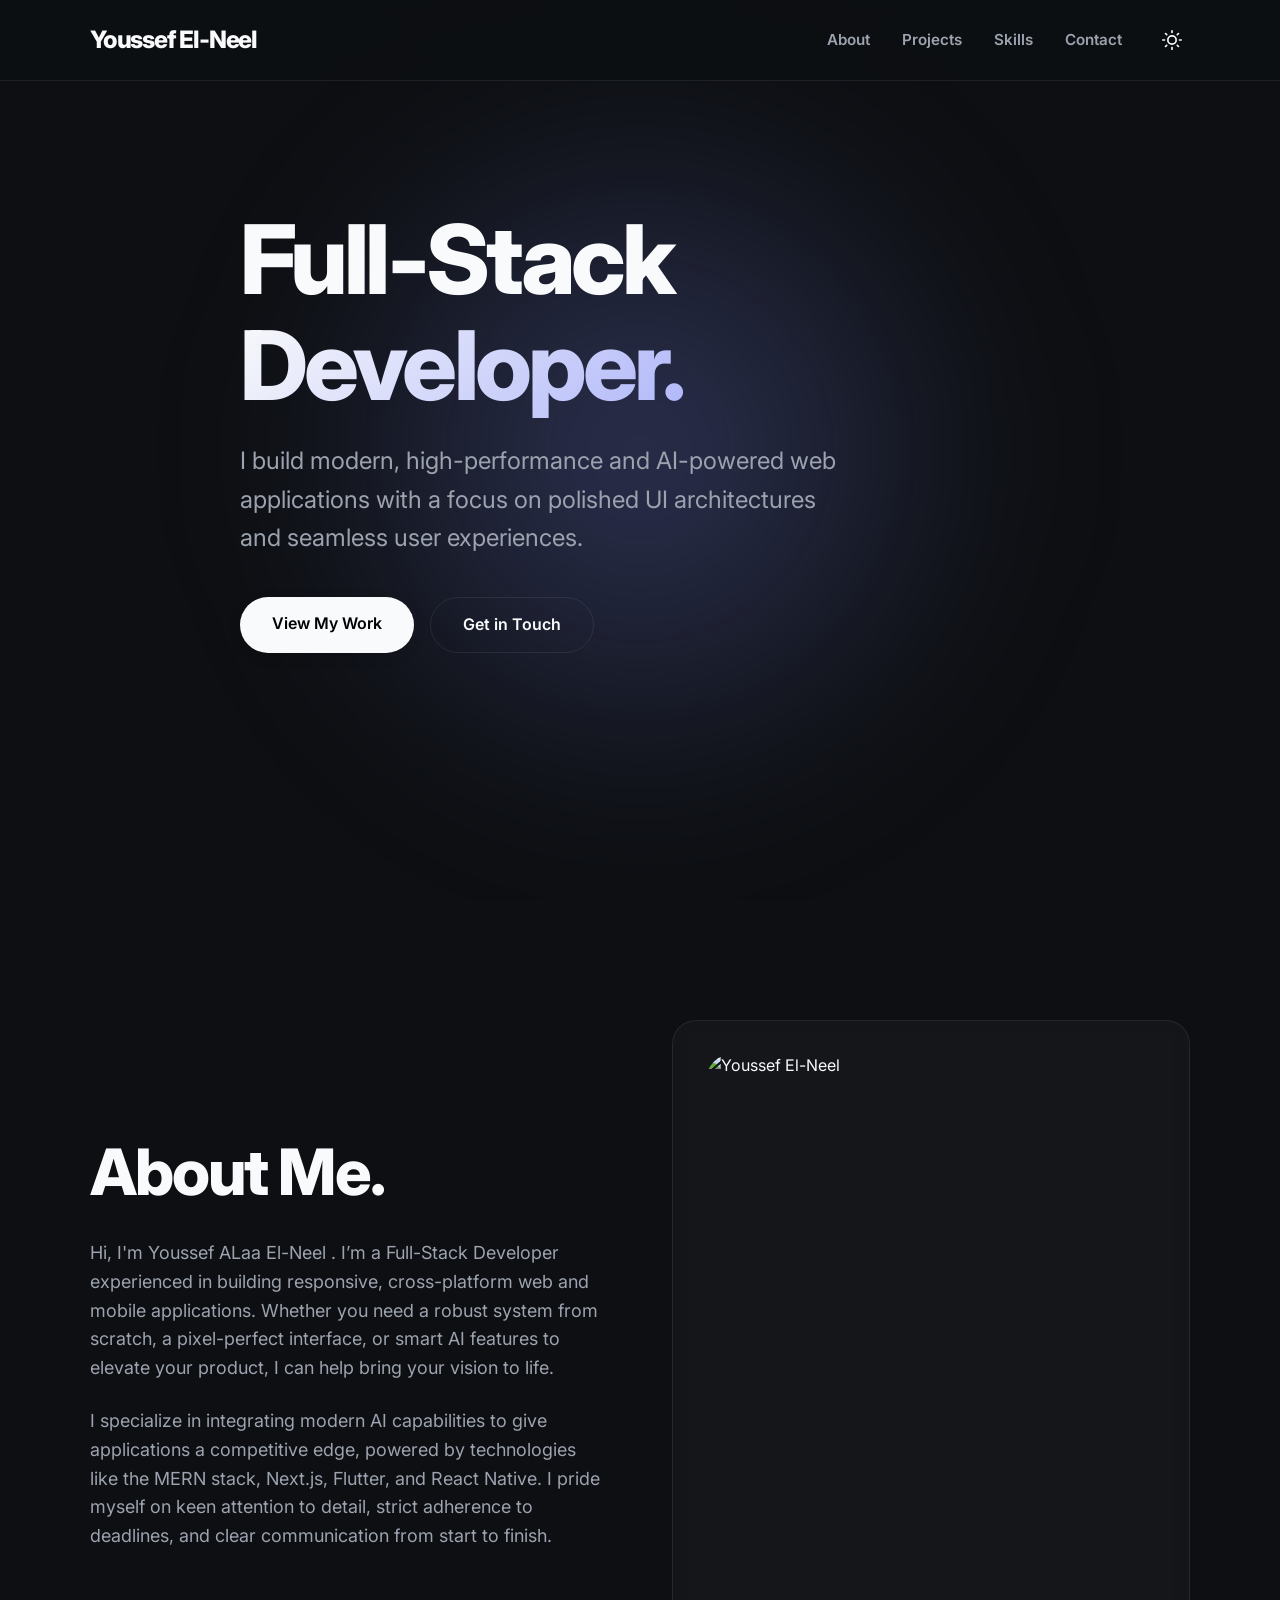
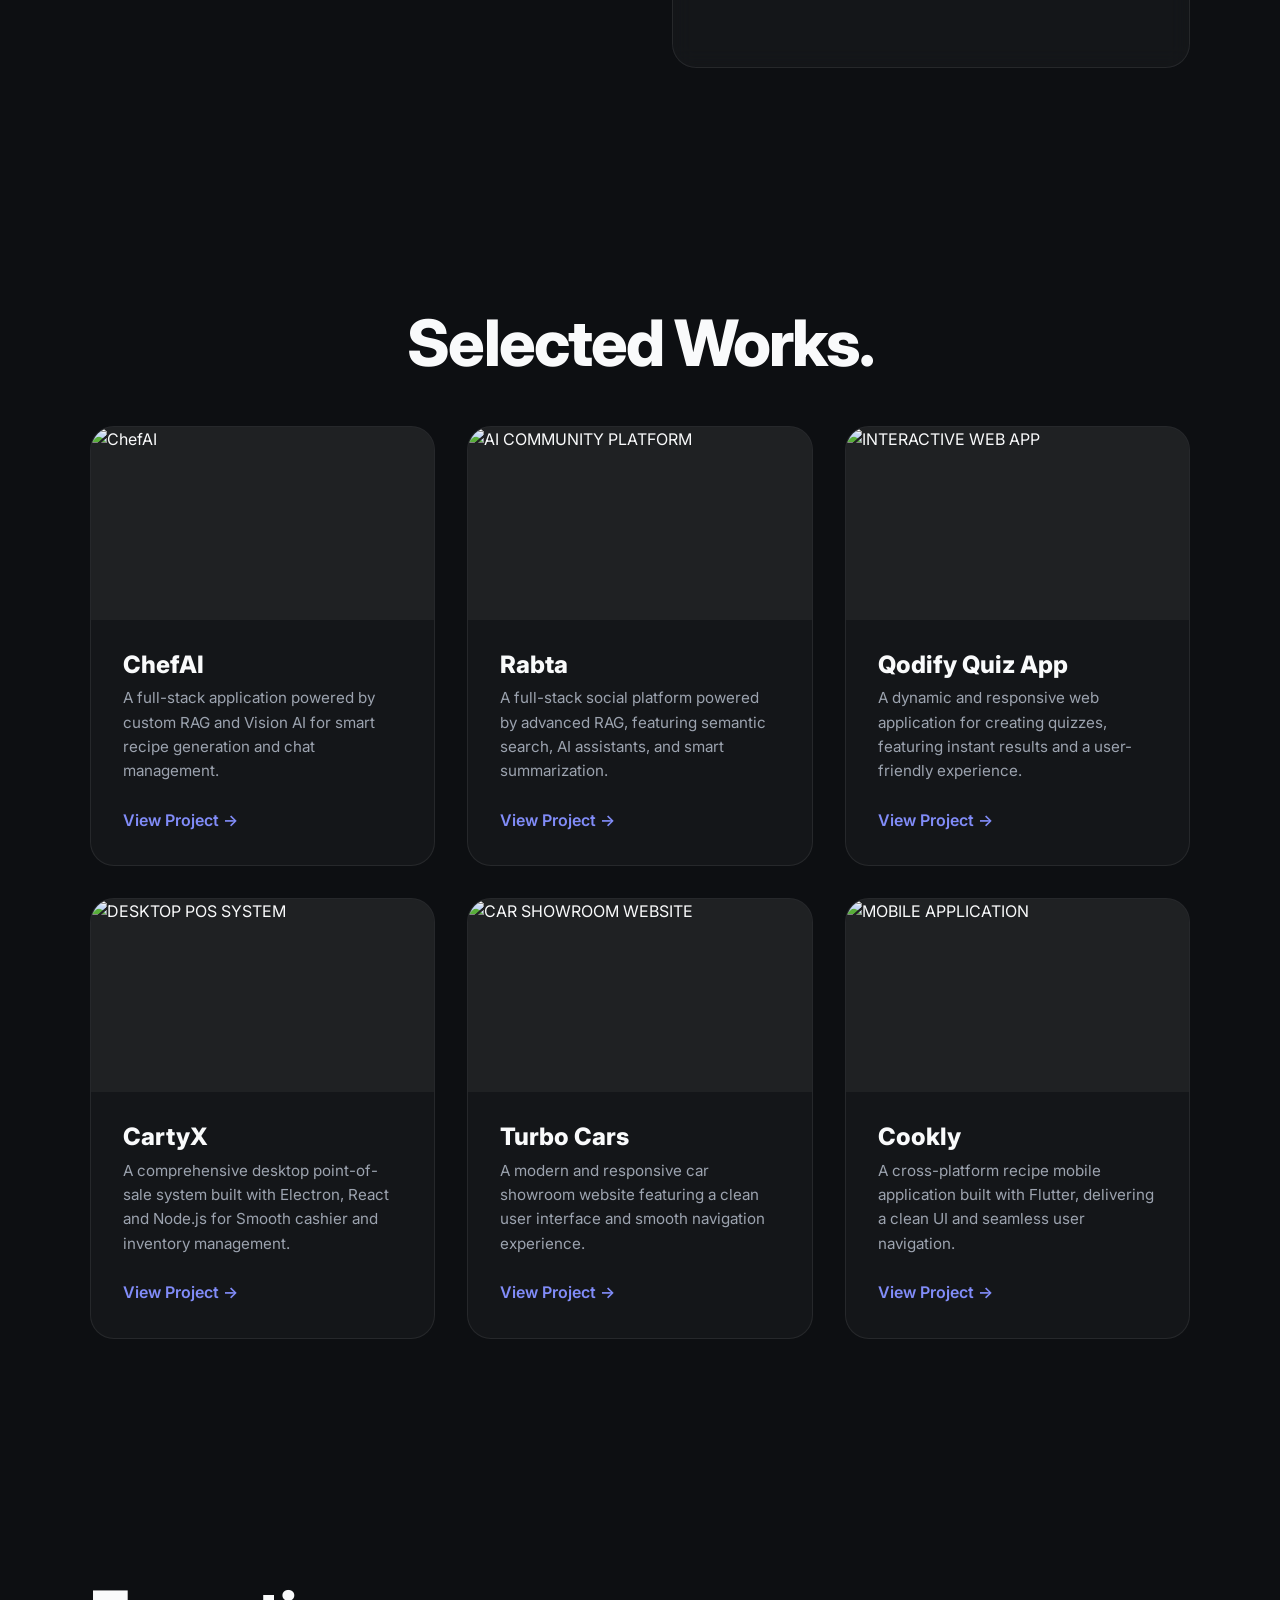
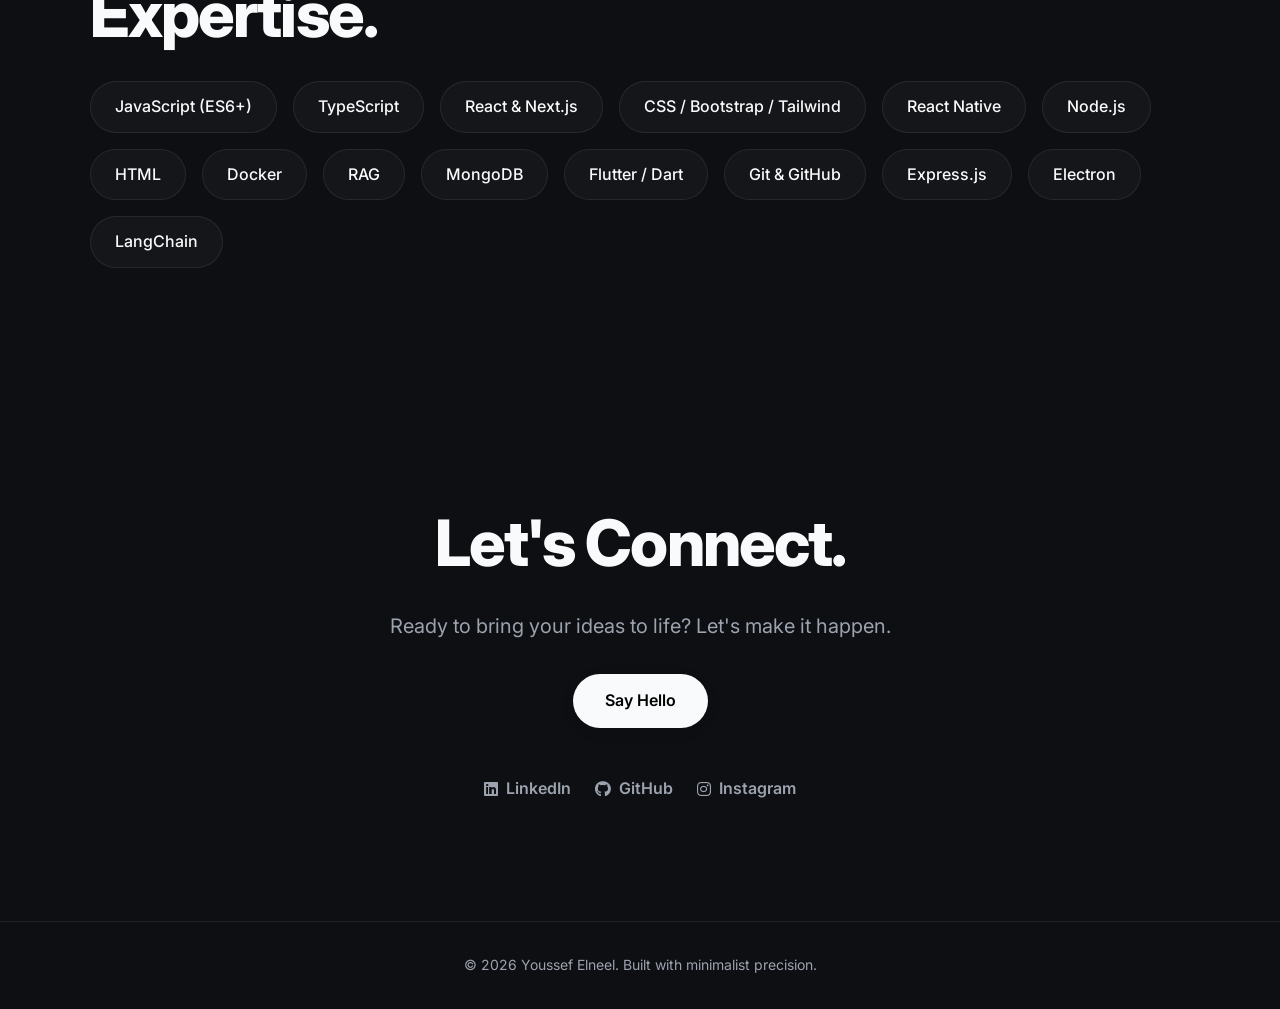
==== index.html @ 414d1760 "the new Portfolio" ====
<!doctype html>
<html lang="en" data-theme="dark">
  <head>
    <meta charset="UTF-8" />
    <meta name="viewport" content="width=device-width, initial-scale=1.0" />
    <title>Developer Portfolio</title>

    <!-- Meta Descriptions for SEO -->
    <meta
      name="description"
      content="High-end modern developer portfolio showcasing projects, skills, and experience."
    />

    <!-- Google Fonts: Inter -->
    <link rel="preconnect" href="https://fonts.googleapis.com" />
    <link rel="preconnect" href="https://fonts.gstatic.com" crossorigin />
    <link
      href="https://fonts.googleapis.com/css2?family=Inter:wght@300;400;600;800&display=swap"
      rel="stylesheet"
    />

    <!-- Font Awesome Icons -->
    <link
      rel="stylesheet"
      href="https://cdnjs.cloudflare.com/ajax/libs/font-awesome/6.4.0/css/all.min.css"
    />

    <!-- Styles -->
    <link rel="stylesheet" href="style.css" />
  </head>
  <body>
    <!-- ===== HEADER & NAVIGATION ===== -->
    <header class="header">
      <div class="container nav-wrapper">
        <a href="#hero" class="brand">Youssef El-Neel</a>
        <nav class="nav">
          <ul class="nav-list">
            <li><a href="#about" class="nav-link">About</a></li>
            <li><a href="#projects" class="nav-link">Projects</a></li>
            <li><a href="#skills" class="nav-link">Skills</a></li>
            <li><a href="#contact" class="nav-link">Contact</a></li>
          </ul>
          <button
            id="theme-toggle"
            class="theme-toggle"
            aria-label="Toggle Dark/Light Mode"
          >
            <svg
              class="sun-icon"
              xmlns="http://www.w3.org/2000/svg"
              width="20"
              height="20"
              viewBox="0 0 24 24"
              fill="none"
              stroke="currentColor"
              stroke-width="2"
              stroke-linecap="round"
              stroke-linejoin="round"
            >
              <circle cx="12" cy="12" r="5"></circle>
              <line x1="12" y1="1" x2="12" y2="3"></line>
              <line x1="12" y1="21" x2="12" y2="23"></line>
              <line x1="4.22" y1="4.22" x2="5.64" y2="5.64"></line>
              <line x1="18.36" y1="18.36" x2="19.78" y2="19.78"></line>
              <line x1="1" y1="12" x2="3" y2="12"></line>
              <line x1="21" y1="12" x2="23" y2="12"></line>
              <line x1="4.22" y1="19.78" x2="5.64" y2="18.36"></line>
              <line x1="18.36" y1="5.64" x2="19.78" y2="4.22"></line>
            </svg>
            <svg
              class="moon-icon"
              xmlns="http://www.w3.org/2000/svg"
              width="20"
              height="20"
              viewBox="0 0 24 24"
              fill="none"
              stroke="currentColor"
              stroke-width="2"
              stroke-linecap="round"
              stroke-linejoin="round"
            >
              <path d="M21 12.79A9 9 0 1 1 11.21 3 7 7 0 0 0 21 12.79z"></path>
            </svg>
          </button>
        </nav>
      </div>
    </header>

    <!-- ===== MAIN CONTENT ===== -->
    <main>
      <!-- ===== HERO SECTION ===== -->
      <section id="hero" class="hero section">
        <!-- Decorative gradient orb in background -->
        <div class="bg-orb"></div>

        <div class="container hero-content">
          <h1 class="hero-title reveal">
            <span class="block">Full-Stack</span>
            <span class="block accent-text">Developer.</span>
          </h1>
          <p class="hero-subtitle reveal delay-1">
            I build modern, high-performance and AI-powered web applications
            with a focus on polished UI architectures and seamless user
            experiences.
          </p>
          <div class="hero-cta reveal delay-2">
            <a href="#projects" class="btn btn-primary">View My Work</a>
            <a href="#contact" class="btn btn-secondary">Get in Touch</a>
          </div>
        </div>
      </section>

      <!-- ===== ABOUT SECTION ===== -->
      <section id="about" class="about section">
        <div class="container asymmetric-grid">
          <div class="about-text reveal">
            <h2 class="section-title">About Me.</h2>
            <p>
              Hi, I'm Youssef ALaa El-Neel . I’m a Full-Stack Developer
              experienced in building responsive, cross-platform web and mobile
              applications. Whether you need a robust system from scratch, a
              pixel-perfect interface, or smart AI features to elevate your
              product, I can help bring your vision to life.
            </p>
            <p>
              I specialize in integrating modern AI capabilities to give
              applications a competitive edge, powered by technologies like the
              MERN stack, Next.js, Flutter, and React Native. I pride myself on
              keen attention to detail, strict adherence to deadlines, and clear
              communication from start to finish.
            </p>
          </div>
          <div class="about-visual reveal delay-1">
            <!-- Glassmorphic visual element representing the user -->
            <div class="glass-card portrait-placeholder">
              <!-- مسار صورتك هنا -->
              <img
                src="https://res.cloudinary.com/dvarfmirm/image/upload/v1787238334/myImage2_ogluvk.jpg"
                alt="Youssef El-Neel"
                class="profile-img"
              />
            </div>
          </div>
        </div>
      </section>

      <!-- ===== PROJECTS SECTION ===== -->
      <section id="projects" class="projects section">
        <div class="container">
          <h2 class="section-title text-center reveal">Selected Works.</h2>
          <div class="projects-grid">
            <!-- Project 1 -->
            <article class="project-card reveal">
              <div class="card-image">
                <img
                  src="https://res.cloudinary.com/dvarfmirm/image/upload/v1780854435/image-D_eai24a.jpg"
                  alt="ChefAI"
                  class="project-image"
                />
              </div>
              <div class="card-content">
                <h3 class="project-title">ChefAI</h3>
                <p class="project-desc">
                  A full-stack application powered by custom RAG and Vision AI
                  for smart recipe generation and chat management.
                </p>
                <a href="#" class="project-link">View Project &rarr;</a>
              </div>
            </article>

            <!-- Project 2 -->
            <article class="project-card reveal delay-1">
              <div class="card-image">
                <img
                  src="https://res.cloudinary.com/dvarfmirm/image/upload/v1787150948/Overview3_ghzodb.jpg"
                  alt="AI COMMUNITY PLATFORM"
                  class="project-image"
                />
              </div>
              <div class="card-content">
                <h3 class="project-title">Rabta</h3>
                <p class="project-desc">
                  A full-stack social platform powered by advanced RAG,
                  featuring semantic search, AI assistants, and smart
                  summarization.
                </p>
                <a href="#" class="project-link">View Project &rarr;</a>
              </div>
            </article>

            <!-- Project 3 -->
            <article class="project-card reveal">
              <div class="card-image">
                <img
                  src="https://res.cloudinary.com/dvarfmirm/image/upload/v1777557087/Qodify_v1qyqr.png"
                  alt="INTERACTIVE WEB APP"
                  class="project-image"
                />
              </div>
              <div class="card-content">
                <h3 class="project-title">Qodify Quiz App</h3>
                <p class="project-desc">
                  A dynamic and responsive web application for creating quizzes,
                  featuring instant results and a user-friendly experience.
                </p>
                <a href="#" class="project-link">View Project &rarr;</a>
              </div>
            </article>
            <!-- Project 4 -->
            <article class="project-card reveal">
              <div class="card-image">
                <img
                  src="https://res.cloudinary.com/dvarfmirm/image/upload/v1787149592/11_vdprzs.png"
                  alt="DESKTOP POS SYSTEM"
                  class="project-image"
                />
              </div>
              <div class="card-content">
                <h3 class="project-title">CartyX</h3>
                <p class="project-desc">
                  A comprehensive desktop point-of-sale system built with
                  Electron, React and Node.js for Smooth cashier and inventory
                  management.
                </p>
                <a href="#" class="project-link">View Project &rarr;</a>
              </div>
            </article>

            <!-- Project 5 -->
            <article class="project-card reveal delay-1">
              <div class="card-image">
                <img
                  src="https://res.cloudinary.com/dvarfmirm/image/upload/v1787148992/Turpo_Cover_xpfu31.jpg"
                  alt="CAR SHOWROOM WEBSITE"
                  class="project-image"
                />
              </div>
              <div class="card-content">
                <h3 class="project-title">Turbo Cars</h3>
                <p class="project-desc">
                  A modern and responsive car showroom website featuring a clean
                  user interface and smooth navigation experience.
                </p>
                <a href="#" class="project-link">View Project &rarr;</a>
              </div>
            </article>

            <!-- Project 6 -->
            <article class="project-card reveal">
              <div class="card-image">
                <img
                  src="https://res.cloudinary.com/dvarfmirm/image/upload/v1787149093/971shots_so_gytk8o.jpg"
                  alt="MOBILE APPLICATION"
                  class="project-image"
                />
              </div>
              <div class="card-content">
                <h3 class="project-title">Cookly</h3>
                <p class="project-desc">
                  A cross-platform recipe mobile application built with Flutter,
                  delivering a clean UI and seamless user navigation.
                </p>
                <a href="#" class="project-link">View Project &rarr;</a>
              </div>
            </article>
          </div>
        </div>
      </section>

      <!-- ===== SKILLS SECTION ===== -->
      <section id="skills" class="skills section">
        <div class="container">
          <h2 class="section-title reveal">Expertise.</h2>
          <div class="skills-wrapper reveal delay-1">
            <div class="skill-pill">JavaScript (ES6+)</div>
            <div class="skill-pill">TypeScript</div>
            <div class="skill-pill">React & Next.js</div>
            <div class="skill-pill">CSS / Bootstrap / Tailwind</div>
            <div class="skill-pill">React Native</div>
            <div class="skill-pill">Node.js</div>
            <div class="skill-pill">HTML</div>
            <div class="skill-pill">Docker</div>
            <div class="skill-pill">RAG</div>
            <div class="skill-pill">MongoDB</div>
            <div class="skill-pill">Flutter / Dart</div>
            <div class="skill-pill">Git & GitHub</div>
            <div class="skill-pill">Express.js</div>
            <div class="skill-pill">Electron</div>
            <div class="skill-pill">LangChain</div>
          </div>
        </div>
      </section>

      <!-- ===== CONTACT SECTION ===== -->
      <section id="contact" class="contact section">
        <div class="container text-center">
          <h2 class="section-title reveal">Let's Connect.</h2>
          <p class="contact-subtitle reveal delay-1">
            <!-- Looking to start a project or just want to say hi? -->
            Ready to bring your ideas to life? Let's make it happen.
          </p>
          <a
            href="mailto:youssefalaaelneel@gmail.com"
            class="btn btn-primary reveal delay-2"
            >Say Hello</a
          >

          <div class="social-links reveal delay-2">
            <a
              href="https://www.linkedin.com/in/youssef-alaa-elneel/"
              class="social-link"
              ><i class="fa-brands fa-linkedin"></i> LinkedIn</a
            >
            <a href="https://github.com/Youssef-Alaa-Elneel" class="social-link"
              ><i class="fa-brands fa-github"></i> GitHub</a
            >
            <a href="#" class="social-link"
              ><i class="fa-brands fa-instagram"></i> Instagram</a
            >
          </div>
        </div>
      </section>
    </main>

    <!-- ===== FOOTER ===== -->
    <footer class="footer">
      <div class="container text-center">
        <p>&copy; 2026 Youssef Elneel. Built with minimalist precision.</p>
      </div>
    </footer>

    <!-- Scripts -->
    <script src="script.js"></script>
  </body>
</html>
---- style.css ----
/* ==========================================================================
   Base Configuration & CSS Variables
   ========================================================================== */

/* Light Theme Variables (Default) */
:root {
    --bg-color: #ffffff;
    --text-primary: #111827;
    --text-secondary: #4b5563;
    --accent-color: #4f46e5;
    --accent-glow: rgba(79, 70, 229, 0.4);
    --nav-bg: rgba(255, 255, 255, 0.8);
    --card-bg: rgba(243, 244, 246, 0.6);
    --border-color: rgba(0, 0, 0, 0.05);

    --font-sans: 'Inter', system-ui, -apple-system, sans-serif;
    --transition-fast: 0.2s cubic-bezier(0.4, 0, 0.2, 1);
    --transition-slow: 0.6s cubic-bezier(0.22, 1, 0.36, 1);
    --radius-md: 12px;
    --radius-lg: 24px;
}

/* Dark Theme Variables */
[data-theme="dark"] {
    --bg-color: #0d0f12;
    --text-primary: #f9fafb;
    --text-secondary: #9ca3af;
    --accent-color: #818cf8;
    --accent-glow: rgba(129, 140, 248, 0.3);
    --nav-bg: rgba(13, 15, 18, 0.8);
    --card-bg: rgba(255, 255, 255, 0.03);
    --border-color: rgba(255, 255, 255, 0.08);
}

/* Reset & Global Styles */
* {
    box-sizing: border-box;
    margin: 0;
    padding: 0;
}

html {
    scroll-behavior: smooth;
    /* Native smooth scroll fallback */
}

body {
    font-family: var(--font-sans);
    background-color: var(--bg-color);
    color: var(--text-primary);
    line-height: 1.6;
    overflow-x: hidden;
    transition: background-color var(--transition-fast), color var(--transition-fast);
}

/* Typography */
h1,
h2,
h3,
h4 {
    color: var(--text-primary);
    line-height: 1.1;
    font-weight: 800;
}

a {
    color: inherit;
    text-decoration: none;
    transition: color var(--transition-fast);
}

/* Layout Utilities */
.container {
    width: 90%;
    max-width: 1100px;
    margin: 0 auto;
}

.section {
    padding: 120px 0;
}

.text-center {
    text-align: center;
}

.section-title {
    font-size: clamp(2.5rem, 5vw, 4rem);
    letter-spacing: -0.03em;
    margin-bottom: 2rem;
}

/* Buttons */
.btn {
    display: inline-block;
    padding: 0.875rem 2rem;
    border-radius: 999px;
    font-weight: 600;
    font-size: 1rem;
    transition: all var(--transition-fast);
    cursor: pointer;
    border: none;
}

.btn-primary {
    background-color: var(--text-primary);
    color: var(--bg-color);
    box-shadow: 0 4px 14px rgba(0, 0, 0, 0.1);
}

.btn-primary:hover {
    transform: translateY(-2px) scale(1.02);
    box-shadow: 0 8px 25px var(--accent-glow);
}

[data-theme="dark"] .btn-primary {
    background-color: var(--text-primary);
    color: #000;
}

.btn-secondary {
    background-color: transparent;
    color: var(--text-primary);
    border: 1px solid var(--border-color);
}

.btn-secondary:hover {
    border-color: var(--text-primary);
    background-color: rgba(128, 128, 128, 0.05);
}

/* ==========================================================================
   HEADER & NAVIGATION
   ========================================================================== */
.header {
    position: fixed;
    top: 0;
    left: 0;
    width: 100%;
    z-index: 1000;
    background-color: var(--nav-bg);
    backdrop-filter: blur(12px);
    -webkit-backdrop-filter: blur(12px);
    border-bottom: 1px solid var(--border-color);
    transition: background-color var(--transition-fast), border-color var(--transition-fast);
}

.nav-wrapper {
    display: flex;
    justify-content: space-between;
    align-items: center;
    height: 80px;
}

.brand {
    font-weight: 800;
    font-size: 1.5rem;
    letter-spacing: -0.05em;
}

.nav {
    display: flex;
    align-items: center;
    gap: 2rem;
}

.nav-list {
    display: flex;
    list-style: none;
    gap: 2rem;
}

.nav-link {
    font-size: 0.95rem;
    font-weight: 600;
    color: var(--text-secondary);
    position: relative;
}

.nav-link:hover,
.nav-link.active {
    color: var(--text-primary);
}

.nav-link::after {
    content: '';
    position: absolute;
    bottom: -4px;
    left: 0;
    width: 0%;
    height: 2px;
    background-color: var(--accent-color);
    transition: width var(--transition-fast);
}

.nav-link:hover::after,
.nav-link.active::after {
    width: 100%;
}

.theme-toggle {
    background: none;
    border: none;
    cursor: pointer;
    color: var(--text-primary);
    display: flex;
    align-items: center;
    justify-content: center;
    padding: 0.5rem;
    border-radius: 50%;
    transition: background var(--transition-fast);
}

.theme-toggle:hover {
    background: var(--card-bg);
}

/* Icon visibility based on theme */
[data-theme="light"] .sun-icon {
    display: none;
}

[data-theme="light"] .moon-icon {
    display: block;
}

[data-theme="dark"] .sun-icon {
    display: block;
}

[data-theme="dark"] .moon-icon {
    display: none;
}

/* ==========================================================================
   HERO SECTION
   ========================================================================== */
.hero {
    position: relative;
    min-height: 100vh;
    display: flex;
    align-items: center;
    justify-content: center;
    overflow: hidden;
    padding-top: 80px;
}

.bg-orb {
    position: absolute;
    top: 50%;
    left: 50%;
    transform: translate(-50%, -50%);
    width: 60vw;
    height: 60vw;
    background: radial-gradient(circle, var(--accent-glow) 0%, transparent 70%);
    border-radius: 50%;
    z-index: -1;
    filter: blur(80px);
    animation: pulseOrb 10s infinite alternate ease-in-out;
}

@keyframes pulseOrb {
    0% {
        transform: translate(-50%, -50%) scale(1);
        opacity: 0.5;
    }

    100% {
        transform: translate(-50%, -50%) scale(1.1);
        opacity: 0.8;
    }
}

.hero-content {
    max-width: 800px;
    text-align: left;
}

.hero-title {
    font-size: clamp(3rem, 8vw, 6rem);
    letter-spacing: -0.04em;
    margin-bottom: 1.5rem;
}

.block {
    display: block;
}

/* Multi-colored text effect */
.accent-text {
    background: linear-gradient(135deg, var(--text-primary) 0%, var(--accent-color) 100%);
    -webkit-background-clip: text;
    background-clip: text;
    color: transparent;
}

.hero-subtitle {
    font-size: clamp(1.125rem, 2vw, 1.5rem);
    color: var(--text-secondary);
    margin-bottom: 2.5rem;
    max-width: 600px;
}

.hero-cta {
    display: flex;
    gap: 1rem;
}

/* ==========================================================================
   ABOUT SECTION
   ========================================================================== */
.asymmetric-grid {
    display: grid;
    grid-template-columns: 1fr 1fr;
    gap: 4rem;
    align-items: center;
}

.about-text p {
    font-size: 1.125rem;
    color: var(--text-secondary);
    margin-bottom: 1.5rem;
}

.about-text p:last-child {
    margin-bottom: 0;
}

.glass-card {
    background: var(--card-bg);
    border: 1px solid var(--border-color);
    border-radius: var(--radius-lg);
    backdrop-filter: blur(10px);
    padding: 2rem;
}

.portrait-placeholder {
    aspect-ratio: 4/5;
    position: relative;
    overflow: hidden;
    display: flex;
    align-items: center;
    justify-content: center;
}

.abstract-shape {
    width: 150px;
    height: 150px;
    background: linear-gradient(45deg, var(--accent-color), transparent);
    border-radius: 40% 60% 70% 30% / 40% 50% 60% 50%;
    animation: morphShape 8s ease-in-out infinite both alternate;
}

.profile-img {
    width: 100%;
    height: 100%;
    /* object-fit: cover; */
    /* السطر ده بيضمن إن الصورة تملأ المربع بالكامل من غير ما تتبطط أو تتمطط */
    display: block;
    border-radius: 30px;
}

@keyframes morphShape {
    0% {
        border-radius: 40% 60% 70% 30% / 40% 50% 60% 50%;
        transform: rotate(0deg);
    }

    100% {
        border-radius: 60% 40% 30% 70% / 60% 30% 70% 40%;
        transform: rotate(45deg);
    }
}

/* ==========================================================================
   PROJECTS SECTION
   ========================================================================== */
.projects-grid {
    display: grid;
    grid-template-columns: repeat(auto-fit, minmax(300px, 1fr));
    gap: 2rem;
    margin-top: 3rem;
}

.project-card {
    background: var(--card-bg);
    border-radius: var(--radius-lg);
    overflow: hidden;
    border: 1px solid var(--border-color);
    transition: transform var(--transition-fast), box-shadow var(--transition-fast);
}

.project-card:hover {
    transform: translateY(-8px);
    box-shadow: 0 20px 40px rgba(0, 0, 0, 0.1);
}

[data-theme="dark"] .project-card:hover {
    box-shadow: 0 20px 40px var(--accent-glow);
}

.card-image {
    aspect-ratio: 16/9;
    /* هذه النسبة تضمن ارتفاع موحد لجميع الكروت */
    background-color: rgba(128, 128, 128, 0.1);
    display: flex;
    align-items: center;
    justify-content: center;
    overflow: hidden;
}

.project-image {
    width: 100%;
    height: 100%;
    object-fit: cover;
    /* هذا يضمن أن الصورة تملأ المساحة بدون تمطيط */
    display: block;
    transition: transform var(--transition-slow);
}

/* تأثير تكبير الصورة عند الوقوف بالماوس على الكارت */
.project-card:hover .project-image {
    transform: scale(1.05);
}

.image-placeholder {
    color: var(--text-secondary);
    font-weight: 600;
    letter-spacing: 0.05em;
    text-transform: uppercase;
}

.card-content {
    padding: 2rem;
}

.project-title {
    font-size: 1.5rem;
    margin-bottom: 0.5rem;
}

.project-desc {
    color: var(--text-secondary);
    margin-bottom: 1.5rem;
    font-size: 0.95rem;
}

.project-link {
    font-weight: 600;
    color: var(--accent-color);
    display: inline-flex;
    align-items: center;
}

.project-link:hover {
    text-decoration: underline;
}

/* ==========================================================================
   SKILLS SECTION
   ========================================================================== */
.skills-wrapper {
    display: flex;
    flex-wrap: wrap;
    gap: 1rem;
    margin-top: 2rem;
}

.skill-pill {
    padding: 0.75rem 1.5rem;
    border: 1px solid var(--border-color);
    border-radius: 999px;
    font-weight: 500;
    color: var(--text-primary);
    background: var(--card-bg);
    transition: all var(--transition-fast);
}

.skill-pill:hover {
    border-color: var(--accent-color);
    background: var(--accent-color);
    color: #fff;
    transform: translateY(-2px);
}

/* ==========================================================================
   CONTACT & FOOTER
   ========================================================================== */
.contact-subtitle {
    font-size: 1.25rem;
    color: var(--text-secondary);
    margin-bottom: 2rem;
}

.social-links {
    display: flex;
    justify-content: center;
    gap: 1.5rem;
    margin-top: 3rem;
}

.social-link {
    color: var(--text-secondary);
    font-weight: 600;
    transition: color var(--transition-fast);
    display: inline-flex;
    align-items: center;
    gap: 0.5rem;
}

.social-link:hover {
    color: var(--text-primary);
}

.footer {
    padding: 2rem 0;
    border-top: 1px solid var(--border-color);
    color: var(--text-secondary);
    font-size: 0.875rem;
}

/* ==========================================================================
   ANIMATIONS & REVEAL SYSTEM
   ========================================================================== */
.reveal {
    opacity: 0;
    transform: translateY(30px);
    transition: all var(--transition-slow);
}

.reveal.active {
    opacity: 1;
    transform: translateY(0);
}

.delay-1 {
    transition-delay: 0.1s;
}

.delay-2 {
    transition-delay: 0.2s;
}

/* Responsive adjustments */
@media (max-width: 768px) {
    .asymmetric-grid {
        grid-template-columns: 1fr;
        gap: 2rem;
    }

    .nav-list {
        display: none;
        /* In a full app, this would be a hamburger menu */
    }

    .hero-title {
        font-size: clamp(2.5rem, 10vw, 4rem);
    }

    .hero-cta {
        flex-direction: column;
    }
}
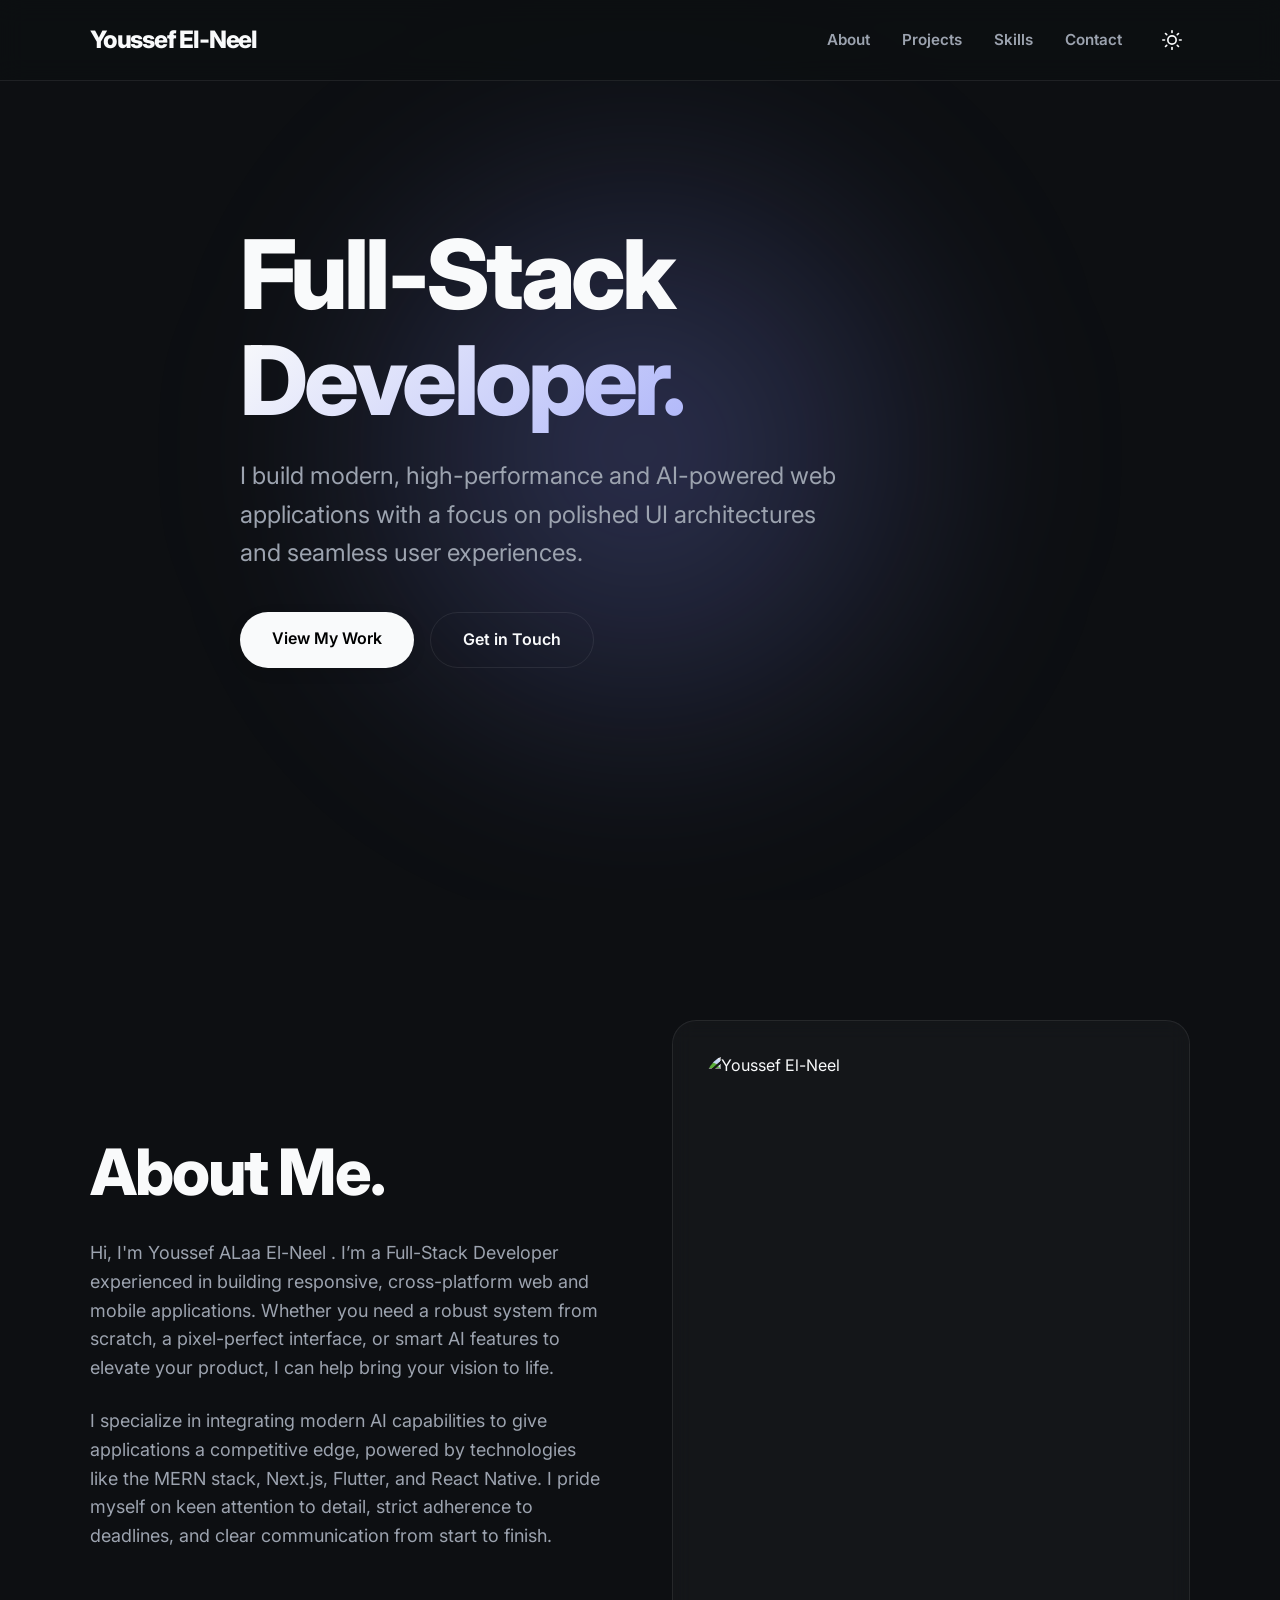
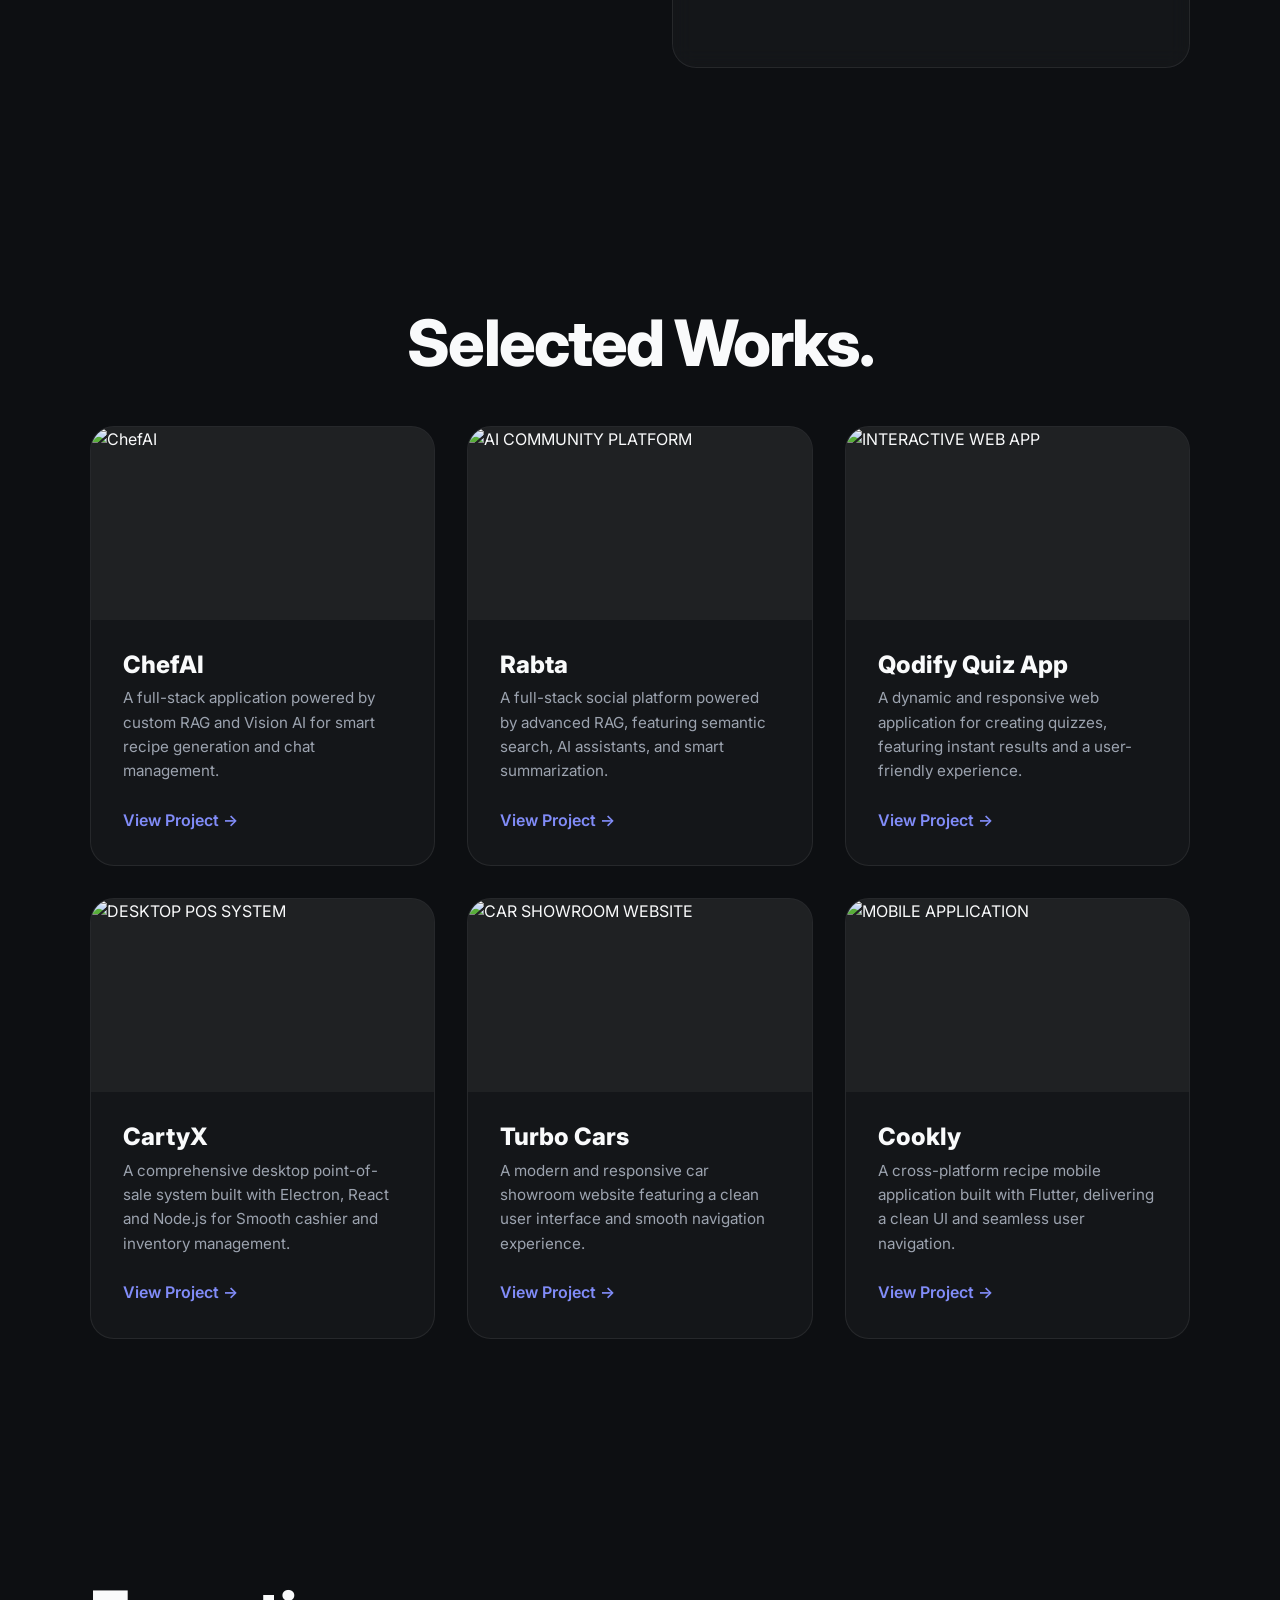
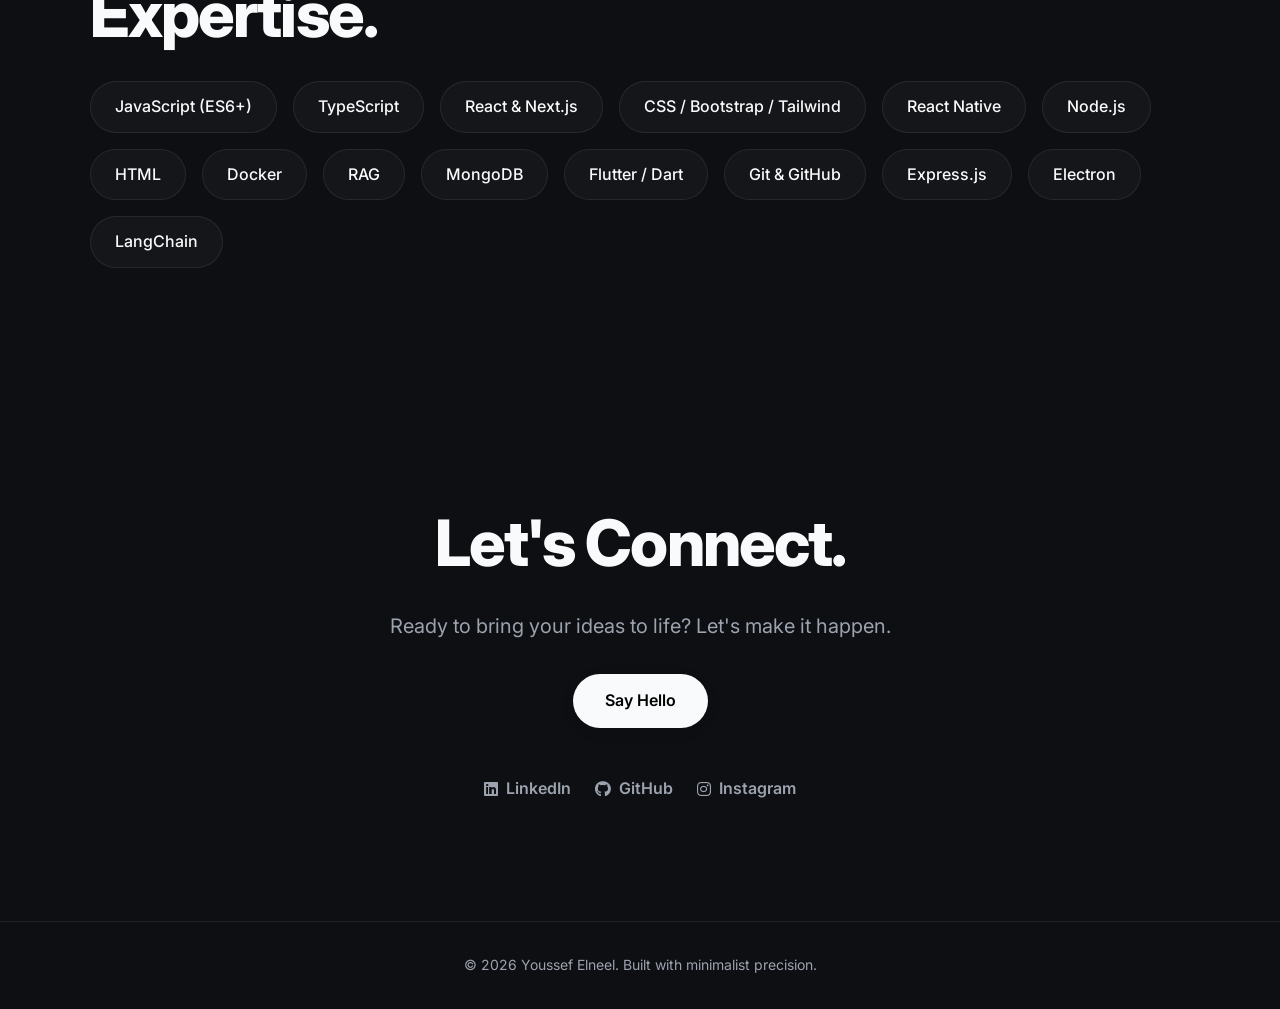
==== commit 2aac542e: "edit images quality and format" ====
--- a/index.html
+++ b/index.html
@@ -1,335 +1,281 @@
 <!doctype html>
 <html lang="en" data-theme="dark">
-  <head>
-    <meta charset="UTF-8" />
-    <meta name="viewport" content="width=device-width, initial-scale=1.0" />
-    <title>Developer Portfolio</title>
-
-    <!-- Meta Descriptions for SEO -->
-    <meta
-      name="description"
-      content="High-end modern developer portfolio showcasing projects, skills, and experience."
-    />
-
-    <!-- Google Fonts: Inter -->
-    <link rel="preconnect" href="https://fonts.googleapis.com" />
-    <link rel="preconnect" href="https://fonts.gstatic.com" crossorigin />
-    <link
-      href="https://fonts.googleapis.com/css2?family=Inter:wght@300;400;600;800&display=swap"
-      rel="stylesheet"
-    />
-
-    <!-- Font Awesome Icons -->
-    <link
-      rel="stylesheet"
-      href="https://cdnjs.cloudflare.com/ajax/libs/font-awesome/6.4.0/css/all.min.css"
-    />
-
-    <!-- Styles -->
-    <link rel="stylesheet" href="style.css" />
-  </head>
-  <body>
-    <!-- ===== HEADER & NAVIGATION ===== -->
-    <header class="header">
-      <div class="container nav-wrapper">
-        <a href="#hero" class="brand">Youssef El-Neel</a>
-        <nav class="nav">
-          <ul class="nav-list">
-            <li><a href="#about" class="nav-link">About</a></li>
-            <li><a href="#projects" class="nav-link">Projects</a></li>
-            <li><a href="#skills" class="nav-link">Skills</a></li>
-            <li><a href="#contact" class="nav-link">Contact</a></li>
-          </ul>
-          <button
-            id="theme-toggle"
-            class="theme-toggle"
-            aria-label="Toggle Dark/Light Mode"
-          >
-            <svg
-              class="sun-icon"
-              xmlns="http://www.w3.org/2000/svg"
-              width="20"
-              height="20"
-              viewBox="0 0 24 24"
-              fill="none"
-              stroke="currentColor"
-              stroke-width="2"
-              stroke-linecap="round"
-              stroke-linejoin="round"
-            >
-              <circle cx="12" cy="12" r="5"></circle>
-              <line x1="12" y1="1" x2="12" y2="3"></line>
-              <line x1="12" y1="21" x2="12" y2="23"></line>
-              <line x1="4.22" y1="4.22" x2="5.64" y2="5.64"></line>
-              <line x1="18.36" y1="18.36" x2="19.78" y2="19.78"></line>
-              <line x1="1" y1="12" x2="3" y2="12"></line>
-              <line x1="21" y1="12" x2="23" y2="12"></line>
-              <line x1="4.22" y1="19.78" x2="5.64" y2="18.36"></line>
-              <line x1="18.36" y1="5.64" x2="19.78" y2="4.22"></line>
-            </svg>
-            <svg
-              class="moon-icon"
-              xmlns="http://www.w3.org/2000/svg"
-              width="20"
-              height="20"
-              viewBox="0 0 24 24"
-              fill="none"
-              stroke="currentColor"
-              stroke-width="2"
-              stroke-linecap="round"
-              stroke-linejoin="round"
-            >
-              <path d="M21 12.79A9 9 0 1 1 11.21 3 7 7 0 0 0 21 12.79z"></path>
-            </svg>
-          </button>
-        </nav>
-      </div>
-    </header>
-
-    <!-- ===== MAIN CONTENT ===== -->
-    <main>
-      <!-- ===== HERO SECTION ===== -->
-      <section id="hero" class="hero section">
-        <!-- Decorative gradient orb in background -->
-        <div class="bg-orb"></div>
-
-        <div class="container hero-content">
-          <h1 class="hero-title reveal">
-            <span class="block">Full-Stack</span>
-            <span class="block accent-text">Developer.</span>
-          </h1>
-          <p class="hero-subtitle reveal delay-1">
-            I build modern, high-performance and AI-powered web applications
-            with a focus on polished UI architectures and seamless user
-            experiences.
+
+<head>
+  <meta charset="UTF-8" />
+  <meta name="viewport" content="width=device-width, initial-scale=1.0" />
+  <title>Youssef_El-Neel</title>
+
+  <!-- Meta Descriptions for SEO -->
+  <meta name="description" content="High-end modern developer portfolio showcasing projects, skills, and experience." />
+
+  <!-- Google Fonts: Inter -->
+  <link rel="preconnect" href="https://fonts.googleapis.com" />
+  <link rel="preconnect" href="https://fonts.gstatic.com" crossorigin />
+  <link href="https://fonts.googleapis.com/css2?family=Inter:wght@300;400;600;800&display=swap" rel="stylesheet" />
+
+  <!-- Font Awesome Icons -->
+  <link rel="stylesheet" href="https://cdnjs.cloudflare.com/ajax/libs/font-awesome/6.4.0/css/all.min.css" />
+
+  <!-- Styles -->
+  <link rel="stylesheet" href="style.css" />
+  <link rel="website icon" href="https://img.icons8.com/ios-filled/50/1A1A1A/aperture.png" />
+</head>
+
+<body>
+  <!-- ===== HEADER & NAVIGATION ===== -->
+  <header class="header">
+    <div class="container nav-wrapper">
+      <a href="#hero" class="brand">Youssef El-Neel</a>
+      <nav class="nav">
+        <ul class="nav-list">
+          <li><a href="#about" class="nav-link">About</a></li>
+          <li><a href="#projects" class="nav-link">Projects</a></li>
+          <li><a href="#skills" class="nav-link">Skills</a></li>
+          <li><a href="#contact" class="nav-link">Contact</a></li>
+        </ul>
+        <button id="theme-toggle" class="theme-toggle" aria-label="Toggle Dark/Light Mode">
+          <svg class="sun-icon" xmlns="http://www.w3.org/2000/svg" width="20" height="20" viewBox="0 0 24 24"
+            fill="none" stroke="currentColor" stroke-width="2" stroke-linecap="round" stroke-linejoin="round">
+            <circle cx="12" cy="12" r="5"></circle>
+            <line x1="12" y1="1" x2="12" y2="3"></line>
+            <line x1="12" y1="21" x2="12" y2="23"></line>
+            <line x1="4.22" y1="4.22" x2="5.64" y2="5.64"></line>
+            <line x1="18.36" y1="18.36" x2="19.78" y2="19.78"></line>
+            <line x1="1" y1="12" x2="3" y2="12"></line>
+            <line x1="21" y1="12" x2="23" y2="12"></line>
+            <line x1="4.22" y1="19.78" x2="5.64" y2="18.36"></line>
+            <line x1="18.36" y1="5.64" x2="19.78" y2="4.22"></line>
+          </svg>
+          <svg class="moon-icon" xmlns="http://www.w3.org/2000/svg" width="20" height="20" viewBox="0 0 24 24"
+            fill="none" stroke="currentColor" stroke-width="2" stroke-linecap="round" stroke-linejoin="round">
+            <path d="M21 12.79A9 9 0 1 1 11.21 3 7 7 0 0 0 21 12.79z"></path>
+          </svg>
+        </button>
+      </nav>
+    </div>
+  </header>
+
+  <!-- ===== MAIN CONTENT ===== -->
+  <main>
+    <!-- ===== HERO SECTION ===== -->
+    <section id="hero" class="hero section">
+      <!-- Decorative gradient orb in background -->
+      <div class="bg-orb"></div>
+
+      <div class="container hero-content">
+        <h1 class="hero-title reveal">
+          <span class="block">Full-Stack</span>
+          <span class="block accent-text">Developer.</span>
+        </h1>
+        <p class="hero-subtitle reveal delay-1">
+          I build modern, high-performance and AI-powered web applications
+          with a focus on polished UI architectures and seamless user
+          experiences.
+        </p>
+        <div class="hero-cta reveal delay-2">
+          <a href="#projects" class="btn btn-primary">View My Work</a>
+          <a href="#contact" class="btn btn-secondary">Get in Touch</a>
+        </div>
+      </div>
+    </section>
+
+    <!-- ===== ABOUT SECTION ===== -->
+    <section id="about" class="about section">
+      <div class="container asymmetric-grid">
+        <div class="about-text reveal">
+          <h2 class="section-title">About Me.</h2>
+          <p>
+            Hi, I'm Youssef ALaa El-Neel . I’m a Full-Stack Developer
+            experienced in building responsive, cross-platform web and mobile
+            applications. Whether you need a robust system from scratch, a
+            pixel-perfect interface, or smart AI features to elevate your
+            product, I can help bring your vision to life.
           </p>
-          <div class="hero-cta reveal delay-2">
-            <a href="#projects" class="btn btn-primary">View My Work</a>
-            <a href="#contact" class="btn btn-secondary">Get in Touch</a>
+          <p>
+            I specialize in integrating modern AI capabilities to give
+            applications a competitive edge, powered by technologies like the
+            MERN stack, Next.js, Flutter, and React Native. I pride myself on
+            keen attention to detail, strict adherence to deadlines, and clear
+            communication from start to finish.
+          </p>
+        </div>
+        <div class="about-visual reveal delay-1">
+          <!-- Glassmorphic visual element representing the user -->
+          <div class="glass-card portrait-placeholder">
+            <!-- مسار صورتك هنا -->
+            <img src="https://res.cloudinary.com/dvarfmirm/image/upload/f_auto,q_auto/v1787238334/myImage2_ogluvk.jpg"
+              alt="Youssef El-Neel" class="profile-img" />
           </div>
         </div>
-      </section>
-
-      <!-- ===== ABOUT SECTION ===== -->
-      <section id="about" class="about section">
-        <div class="container asymmetric-grid">
-          <div class="about-text reveal">
-            <h2 class="section-title">About Me.</h2>
-            <p>
-              Hi, I'm Youssef ALaa El-Neel . I’m a Full-Stack Developer
-              experienced in building responsive, cross-platform web and mobile
-              applications. Whether you need a robust system from scratch, a
-              pixel-perfect interface, or smart AI features to elevate your
-              product, I can help bring your vision to life.
-            </p>
-            <p>
-              I specialize in integrating modern AI capabilities to give
-              applications a competitive edge, powered by technologies like the
-              MERN stack, Next.js, Flutter, and React Native. I pride myself on
-              keen attention to detail, strict adherence to deadlines, and clear
-              communication from start to finish.
-            </p>
-          </div>
-          <div class="about-visual reveal delay-1">
-            <!-- Glassmorphic visual element representing the user -->
-            <div class="glass-card portrait-placeholder">
-              <!-- مسار صورتك هنا -->
+      </div>
+    </section>
+
+    <!-- ===== PROJECTS SECTION ===== -->
+    <section id="projects" class="projects section">
+      <div class="container">
+        <h2 class="section-title text-center reveal">Selected Works.</h2>
+        <div class="projects-grid">
+          <!-- Project 1 -->
+          <article class="project-card reveal">
+            <div class="card-image">
+              <img src="https://res.cloudinary.com/dvarfmirm/image/upload/f_auto,q_auto/v1780854435/image-D_eai24a.jpg"
+                alt="ChefAI" class="project-image" />
+            </div>
+            <div class="card-content">
+              <h3 class="project-title">ChefAI</h3>
+              <p class="project-desc">
+                A full-stack application powered by custom RAG and Vision AI
+                for smart recipe generation and chat management.
+              </p>
+              <a href="project.html?id=project1" class="project-link">View Project &rarr;</a>
+            </div>
+          </article>
+
+          <!-- Project 2 -->
+          <article class="project-card reveal delay-1">
+            <div class="card-image">
               <img
-                src="https://res.cloudinary.com/dvarfmirm/image/upload/v1787238334/myImage2_ogluvk.jpg"
-                alt="Youssef El-Neel"
-                class="profile-img"
-              />
-            </div>
-          </div>
-        </div>
-      </section>
-
-      <!-- ===== PROJECTS SECTION ===== -->
-      <section id="projects" class="projects section">
-        <div class="container">
-          <h2 class="section-title text-center reveal">Selected Works.</h2>
-          <div class="projects-grid">
-            <!-- Project 1 -->
-            <article class="project-card reveal">
-              <div class="card-image">
-                <img
-                  src="https://res.cloudinary.com/dvarfmirm/image/upload/v1780854435/image-D_eai24a.jpg"
-                  alt="ChefAI"
-                  class="project-image"
-                />
-              </div>
-              <div class="card-content">
-                <h3 class="project-title">ChefAI</h3>
-                <p class="project-desc">
-                  A full-stack application powered by custom RAG and Vision AI
-                  for smart recipe generation and chat management.
-                </p>
-                <a href="#" class="project-link">View Project &rarr;</a>
-              </div>
-            </article>
-
-            <!-- Project 2 -->
-            <article class="project-card reveal delay-1">
-              <div class="card-image">
-                <img
-                  src="https://res.cloudinary.com/dvarfmirm/image/upload/v1787150948/Overview3_ghzodb.jpg"
-                  alt="AI COMMUNITY PLATFORM"
-                  class="project-image"
-                />
-              </div>
-              <div class="card-content">
-                <h3 class="project-title">Rabta</h3>
-                <p class="project-desc">
-                  A full-stack social platform powered by advanced RAG,
-                  featuring semantic search, AI assistants, and smart
-                  summarization.
-                </p>
-                <a href="#" class="project-link">View Project &rarr;</a>
-              </div>
-            </article>
-
-            <!-- Project 3 -->
-            <article class="project-card reveal">
-              <div class="card-image">
-                <img
-                  src="https://res.cloudinary.com/dvarfmirm/image/upload/v1777557087/Qodify_v1qyqr.png"
-                  alt="INTERACTIVE WEB APP"
-                  class="project-image"
-                />
-              </div>
-              <div class="card-content">
-                <h3 class="project-title">Qodify Quiz App</h3>
-                <p class="project-desc">
-                  A dynamic and responsive web application for creating quizzes,
-                  featuring instant results and a user-friendly experience.
-                </p>
-                <a href="#" class="project-link">View Project &rarr;</a>
-              </div>
-            </article>
-            <!-- Project 4 -->
-            <article class="project-card reveal">
-              <div class="card-image">
-                <img
-                  src="https://res.cloudinary.com/dvarfmirm/image/upload/v1787149592/11_vdprzs.png"
-                  alt="DESKTOP POS SYSTEM"
-                  class="project-image"
-                />
-              </div>
-              <div class="card-content">
-                <h3 class="project-title">CartyX</h3>
-                <p class="project-desc">
-                  A comprehensive desktop point-of-sale system built with
-                  Electron, React and Node.js for Smooth cashier and inventory
-                  management.
-                </p>
-                <a href="#" class="project-link">View Project &rarr;</a>
-              </div>
-            </article>
-
-            <!-- Project 5 -->
-            <article class="project-card reveal delay-1">
-              <div class="card-image">
-                <img
-                  src="https://res.cloudinary.com/dvarfmirm/image/upload/v1787148992/Turpo_Cover_xpfu31.jpg"
-                  alt="CAR SHOWROOM WEBSITE"
-                  class="project-image"
-                />
-              </div>
-              <div class="card-content">
-                <h3 class="project-title">Turbo Cars</h3>
-                <p class="project-desc">
-                  A modern and responsive car showroom website featuring a clean
-                  user interface and smooth navigation experience.
-                </p>
-                <a href="#" class="project-link">View Project &rarr;</a>
-              </div>
-            </article>
-
-            <!-- Project 6 -->
-            <article class="project-card reveal">
-              <div class="card-image">
-                <img
-                  src="https://res.cloudinary.com/dvarfmirm/image/upload/v1787149093/971shots_so_gytk8o.jpg"
-                  alt="MOBILE APPLICATION"
-                  class="project-image"
-                />
-              </div>
-              <div class="card-content">
-                <h3 class="project-title">Cookly</h3>
-                <p class="project-desc">
-                  A cross-platform recipe mobile application built with Flutter,
-                  delivering a clean UI and seamless user navigation.
-                </p>
-                <a href="#" class="project-link">View Project &rarr;</a>
-              </div>
-            </article>
-          </div>
-        </div>
-      </section>
-
-      <!-- ===== SKILLS SECTION ===== -->
-      <section id="skills" class="skills section">
-        <div class="container">
-          <h2 class="section-title reveal">Expertise.</h2>
-          <div class="skills-wrapper reveal delay-1">
-            <div class="skill-pill">JavaScript (ES6+)</div>
-            <div class="skill-pill">TypeScript</div>
-            <div class="skill-pill">React & Next.js</div>
-            <div class="skill-pill">CSS / Bootstrap / Tailwind</div>
-            <div class="skill-pill">React Native</div>
-            <div class="skill-pill">Node.js</div>
-            <div class="skill-pill">HTML</div>
-            <div class="skill-pill">Docker</div>
-            <div class="skill-pill">RAG</div>
-            <div class="skill-pill">MongoDB</div>
-            <div class="skill-pill">Flutter / Dart</div>
-            <div class="skill-pill">Git & GitHub</div>
-            <div class="skill-pill">Express.js</div>
-            <div class="skill-pill">Electron</div>
-            <div class="skill-pill">LangChain</div>
-          </div>
-        </div>
-      </section>
-
-      <!-- ===== CONTACT SECTION ===== -->
-      <section id="contact" class="contact section">
-        <div class="container text-center">
-          <h2 class="section-title reveal">Let's Connect.</h2>
-          <p class="contact-subtitle reveal delay-1">
-            <!-- Looking to start a project or just want to say hi? -->
-            Ready to bring your ideas to life? Let's make it happen.
-          </p>
-          <a
-            href="mailto:youssefalaaelneel@gmail.com"
-            class="btn btn-primary reveal delay-2"
-            >Say Hello</a
-          >
-
-          <div class="social-links reveal delay-2">
-            <a
-              href="https://www.linkedin.com/in/youssef-alaa-elneel/"
-              class="social-link"
-              ><i class="fa-brands fa-linkedin"></i> LinkedIn</a
-            >
-            <a href="https://github.com/Youssef-Alaa-Elneel" class="social-link"
-              ><i class="fa-brands fa-github"></i> GitHub</a
-            >
-            <a href="#" class="social-link"
-              ><i class="fa-brands fa-instagram"></i> Instagram</a
-            >
-          </div>
-        </div>
-      </section>
-    </main>
-
-    <!-- ===== FOOTER ===== -->
-    <footer class="footer">
+                src="https://res.cloudinary.com/dvarfmirm/image/upload/f_auto,q_auto/v1787150948/Overview3_ghzodb.jpg"
+                alt="AI COMMUNITY PLATFORM" class="project-image" />
+            </div>
+            <div class="card-content">
+              <h3 class="project-title">Rabta</h3>
+              <p class="project-desc">
+                A full-stack social platform powered by advanced RAG,
+                featuring semantic search, AI assistants, and smart
+                summarization.
+              </p>
+              <a href="project.html?id=project2" class="project-link">View Project &rarr;</a>
+            </div>
+          </article>
+
+          <!-- Project 3 -->
+          <article class="project-card reveal">
+            <div class="card-image">
+              <img src="https://res.cloudinary.com/dvarfmirm/image/upload/f_auto,q_auto/v1777557087/Qodify_v1qyqr.png"
+                alt="INTERACTIVE WEB APP" class="project-image" />
+            </div>
+            <div class="card-content">
+              <h3 class="project-title">Qodify Quiz App</h3>
+              <p class="project-desc">
+                A dynamic and responsive web application for creating quizzes,
+                featuring instant results and a user-friendly experience.
+              </p>
+              <a href="https://youssef-alaa-elneel.github.io/Qodify_website/" target="_blank" class="project-link">View
+                Project &rarr;</a>
+            </div>
+          </article>
+          <!-- Project 4 -->
+          <article class="project-card reveal">
+            <div class="card-image">
+              <img src="https://res.cloudinary.com/dvarfmirm/image/upload/f_auto,q_auto/v1787149592/11_vdprzs.png"
+                alt="DESKTOP POS SYSTEM" class="project-image" />
+            </div>
+            <div class="card-content">
+              <h3 class="project-title">CartyX</h3>
+              <p class="project-desc">
+                A comprehensive desktop point-of-sale system built with
+                Electron, React and Node.js for Smooth cashier and inventory
+                management.
+              </p>
+              <a href="project.html?id=project4" class="project-link">View Project &rarr;</a>
+            </div>
+          </article>
+
+          <!-- Project 5 -->
+          <article class="project-card reveal delay-1">
+            <div class="card-image">
+              <img
+                src="https://res.cloudinary.com/dvarfmirm/image/upload/f_auto,q_auto/v1787148992/Turpo_Cover_xpfu31.jpg"
+                alt="CAR SHOWROOM WEBSITE" class="project-image" />
+            </div>
+            <div class="card-content">
+              <h3 class="project-title">Turbo Cars</h3>
+              <p class="project-desc">
+                A modern and responsive car showroom website featuring a clean
+                user interface and smooth navigation experience.
+              </p>
+              <a href="https://youssef-alaa-elneel.github.io/Turpo-Cars/" target="_blank" class="project-link">View
+                Project &rarr;</a>
+            </div>
+          </article>
+
+          <!-- Project 6 -->
+          <article class="project-card reveal">
+            <div class="card-image">
+              <img
+                src="https://res.cloudinary.com/dvarfmirm/image/upload/f_auto,q_auto/v1787149093/971shots_so_gytk8o.jpg"
+                alt="MOBILE APPLICATION" class="project-image" />
+            </div>
+            <div class="card-content">
+              <h3 class="project-title">Cookly</h3>
+              <p class="project-desc">
+                A cross-platform recipe mobile application built with Flutter,
+                delivering a clean UI and seamless user navigation.
+              </p>
+              <a href="project.html?id=project6" class="project-link">View Project &rarr;</a>
+            </div>
+          </article>
+        </div>
+      </div>
+    </section>
+
+    <!-- ===== SKILLS SECTION ===== -->
+    <section id="skills" class="skills section">
+      <div class="container">
+        <h2 class="section-title reveal">Expertise.</h2>
+        <div class="skills-wrapper reveal delay-1">
+          <div class="skill-pill">JavaScript (ES6+)</div>
+          <div class="skill-pill">TypeScript</div>
+          <div class="skill-pill">React & Next.js</div>
+          <div class="skill-pill">CSS / Bootstrap / Tailwind</div>
+          <div class="skill-pill">React Native</div>
+          <div class="skill-pill">Node.js</div>
+          <div class="skill-pill">HTML</div>
+          <div class="skill-pill">Docker</div>
+          <div class="skill-pill">RAG</div>
+          <div class="skill-pill">MongoDB</div>
+          <div class="skill-pill">Flutter / Dart</div>
+          <div class="skill-pill">Git & GitHub</div>
+          <div class="skill-pill">Express.js</div>
+          <div class="skill-pill">Electron</div>
+          <div class="skill-pill">LangChain</div>
+        </div>
+      </div>
+    </section>
+
+    <!-- ===== CONTACT SECTION ===== -->
+    <section id="contact" class="contact section">
       <div class="container text-center">
-        <p>&copy; 2026 Youssef Elneel. Built with minimalist precision.</p>
-      </div>
-    </footer>
-
-    <!-- Scripts -->
-    <script src="script.js"></script>
-  </body>
-</html>
+        <h2 class="section-title reveal">Let's Connect.</h2>
+        <p class="contact-subtitle reveal delay-1">
+          <!-- Looking to start a project or just want to say hi? -->
+          Ready to bring your ideas to life? Let's make it happen.
+        </p>
+        <a href="mailto:youssefalaaelneel@gmail.com" class="btn btn-primary reveal delay-2">Say Hello</a>
+
+        <div class="social-links reveal delay-2">
+          <a href="https://www.linkedin.com/in/youssef-alaa-elneel/" target="_blank" rel="noopener noreferrer"
+            class="social-link"><i class="fa-brands fa-linkedin"></i> LinkedIn</a>
+          <a href="https://github.com/Youssef-Alaa-Elneel" target="_blank" rel="noopener noreferrer"
+            class="social-link"><i class="fa-brands fa-github"></i> GitHub</a>
+          <a href="https://www.instagram.com/youssef_alaa_elneel/" target="_blank" rel="noopener noreferrer"
+            class="social-link"><i class="fa-brands fa-instagram"></i> Instagram</a>
+        </div>
+      </div>
+    </section>
+  </main>
+
+  <!-- ===== FOOTER ===== -->
+  <footer class="footer">
+    <div class="container text-center">
+      <p>&copy; 2026 Youssef Elneel. Built with minimalist precision.</p>
+    </div>
+  </footer>
+
+  <!-- Scripts -->
+  <script src="script.js"></script>
+</body>
+
+</html>
--- a/style.css
+++ b/style.css
@@ -100,6 +100,7 @@
     transition: all var(--transition-fast);
     cursor: pointer;
     border: none;
+    text-align: center;
 }
 
 .btn-primary {
@@ -242,7 +243,7 @@
     align-items: center;
     justify-content: center;
     overflow: hidden;
-    padding-top: 80px;
+    padding-top: 110px;
 }
 
 .bg-orb {
@@ -541,8 +542,63 @@
     transition-delay: 0.2s;
 }
 
+/* ==========================================================================
+   PROJECT DETAILS PAGE
+   ========================================================================== */
+.project-details {
+    padding-top: 120px;
+    min-height: 80vh;
+}
+
+.project-details-desc {
+    font-size: 1.125rem;
+    color: var(--text-secondary);
+    margin: 1.5rem auto 3rem auto;
+    max-width: 800px;
+    line-height: 1.8;
+}
+
+.project-gallery {
+    display: flex;
+    flex-direction: column;
+    gap: 2.5rem;
+    align-items: center;
+    width: 100%;
+}
+
+.gallery-image {
+    width: 100%;
+    max-width: 850px;
+    height: auto;
+    border-radius: var(--radius-md);
+    box-shadow: 0 15px 35px rgba(0, 0, 0, 0.1);
+    border: 1px solid var(--border-color);
+    padding: 12px;
+    background-color: var(--card-bg);
+}
+
+[data-theme="dark"] .gallery-image {
+    box-shadow: 0 15px 35px rgba(0, 0, 0, 0.5);
+}
+
+.image-placeholder-fallback {
+    display: flex;
+    align-items: center;
+    justify-content: center;
+    background-color: var(--card-bg);
+    color: var(--text-secondary);
+    min-height: 250px;
+    width: 100%;
+    text-align: center;
+    font-weight: 600;
+}
+
 /* Responsive adjustments */
 @media (max-width: 768px) {
+    .section {
+        padding: 60px 0;
+    }
+
     .asymmetric-grid {
         grid-template-columns: 1fr;
         gap: 2rem;
@@ -560,4 +616,24 @@
     .hero-cta {
         flex-direction: column;
     }
+
+    /* Project Details Mobile Adjustments */
+    .project-details {
+        padding-top: 120px;
+    }
+
+    .project-details-desc {
+        font-size: 1rem;
+        margin-bottom: 2rem;
+        padding: 0 1rem;
+    }
+
+    .project-gallery {
+        gap: 1.5rem;
+    }
+
+    .gallery-image {
+        padding: 6px;
+        border-radius: 8px;
+    }
 }
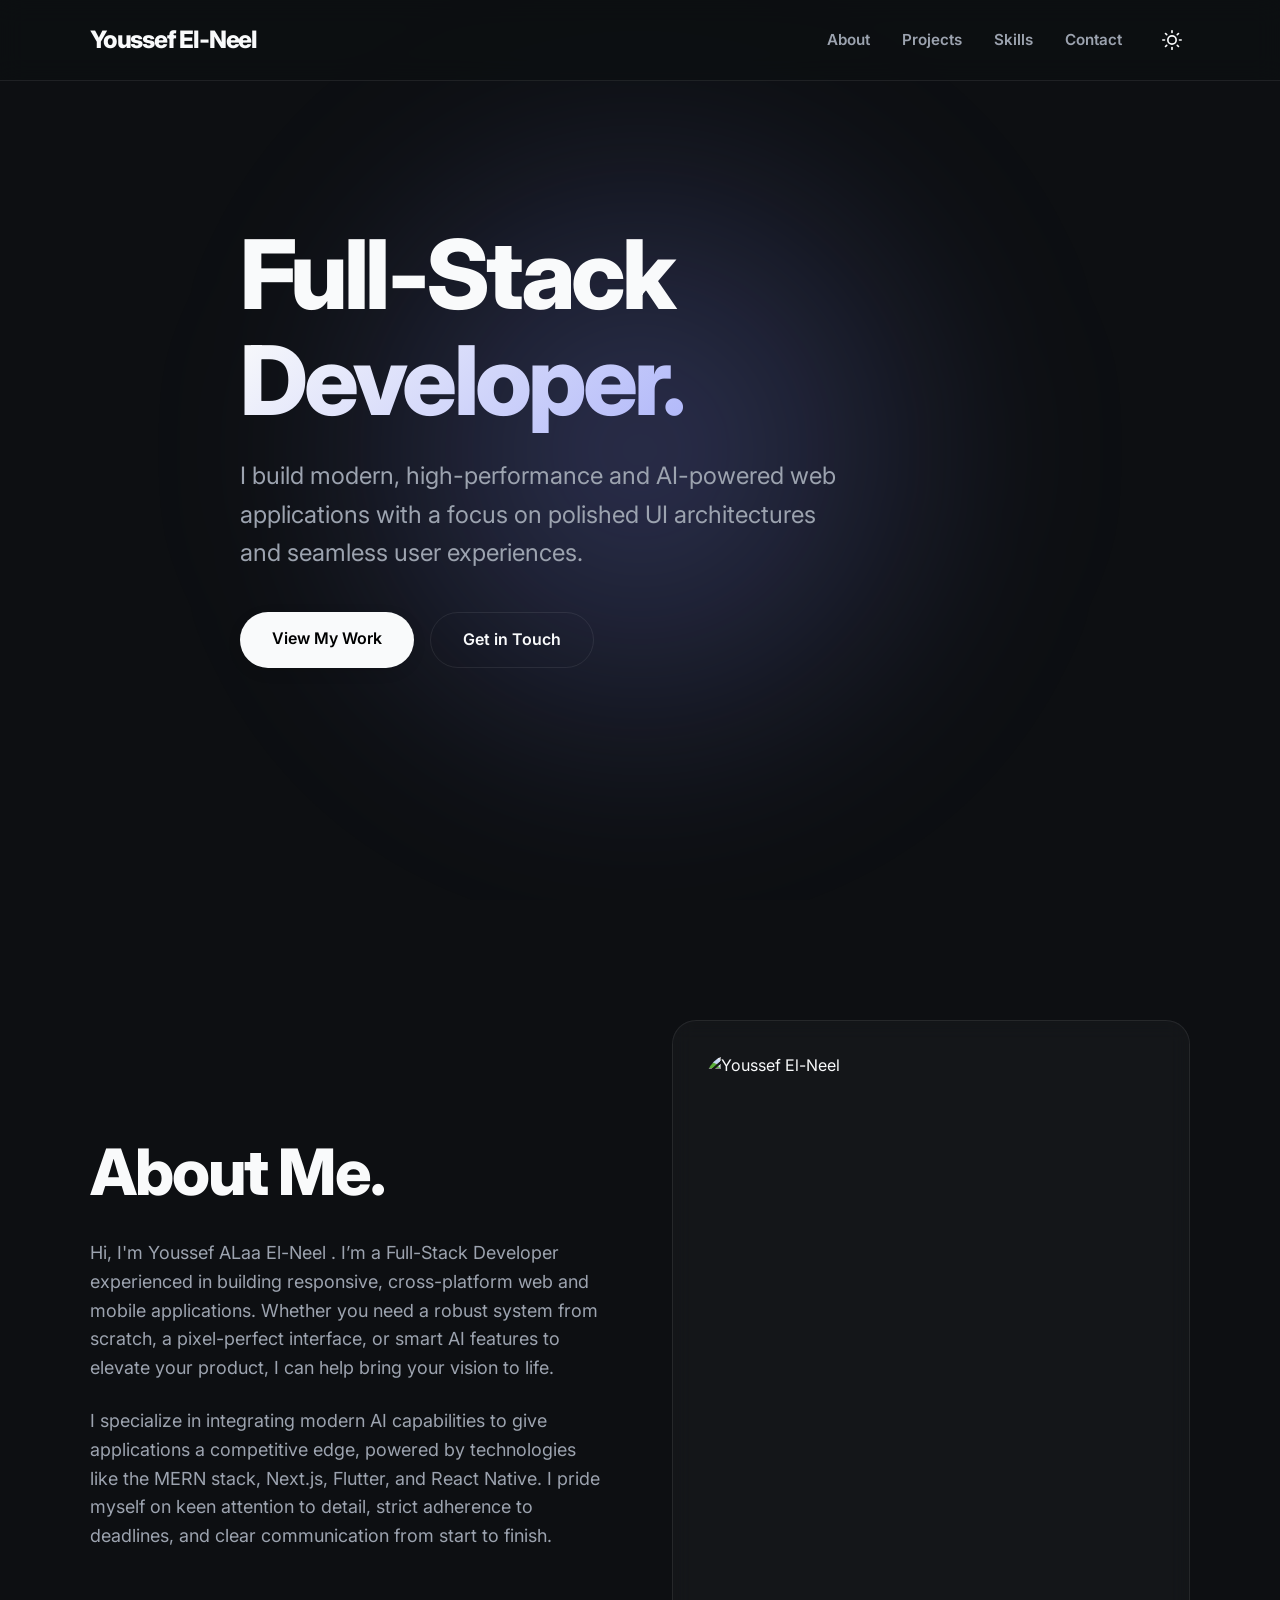
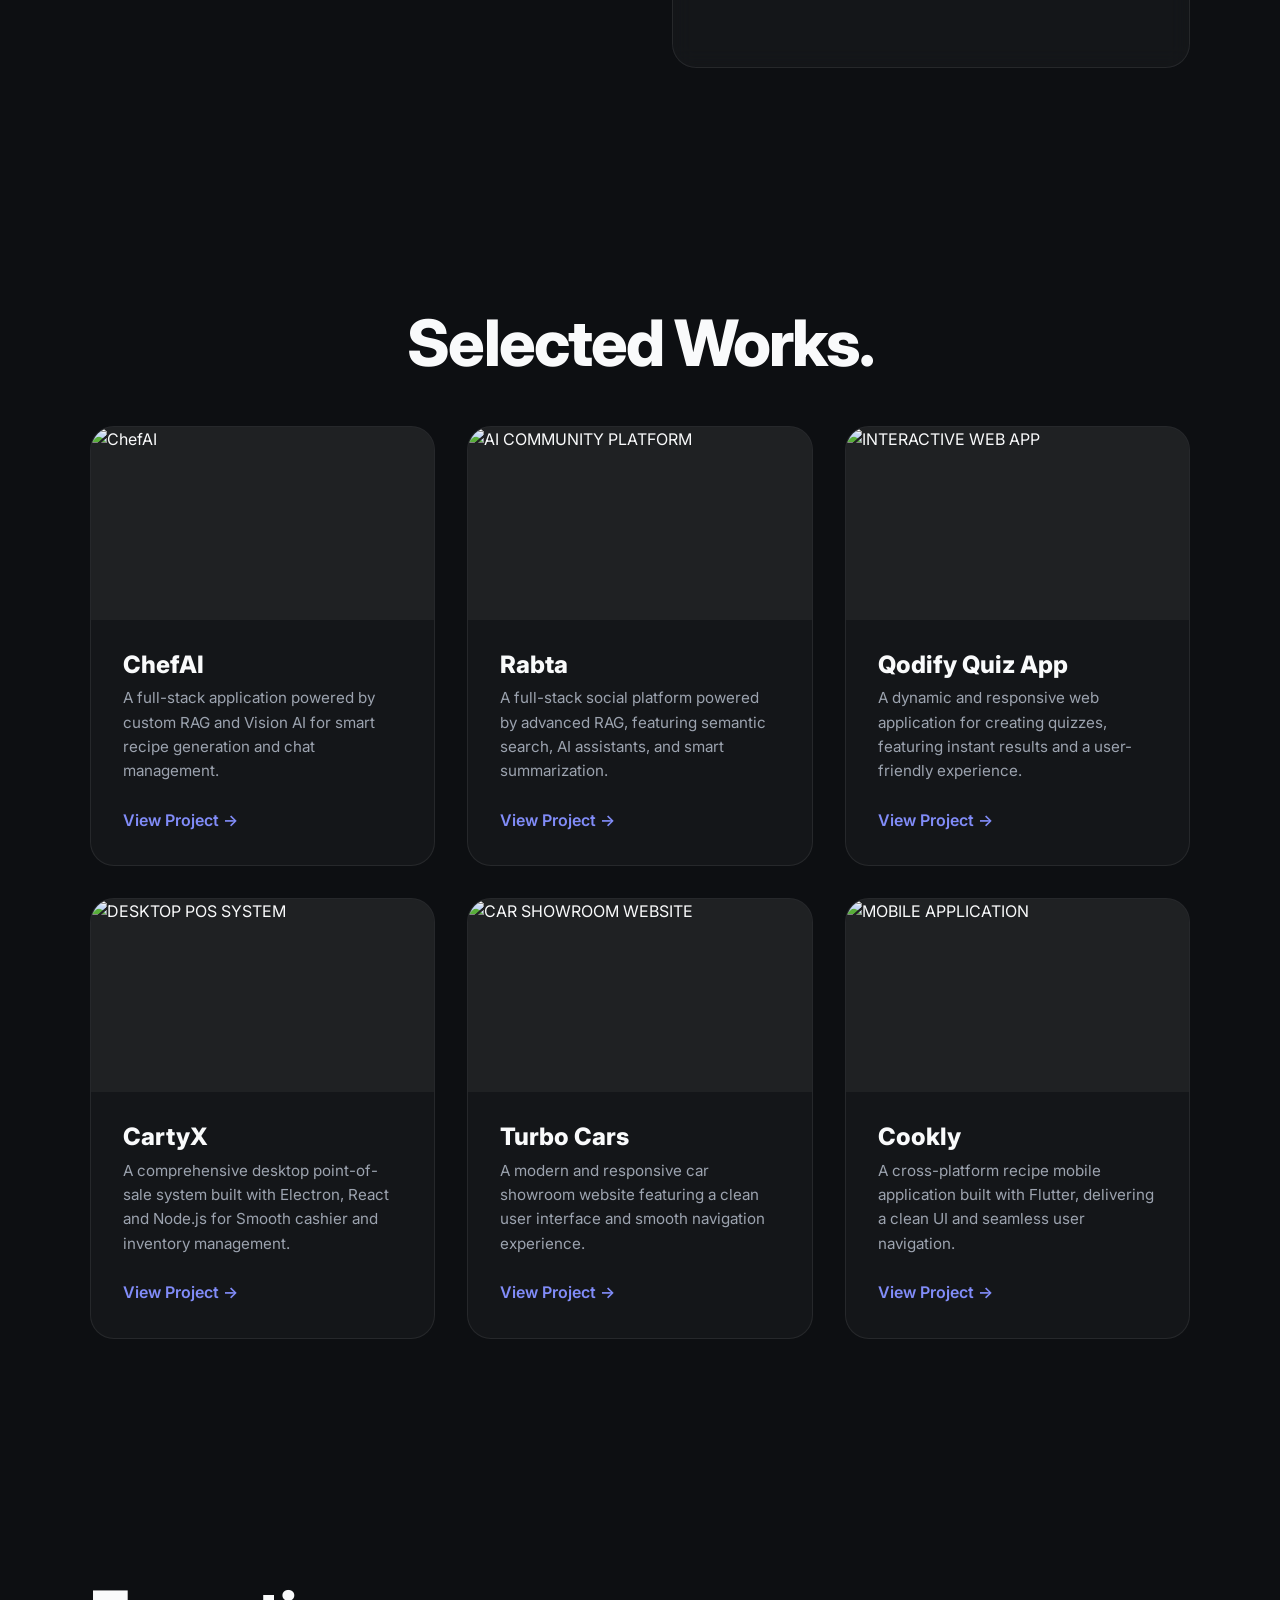
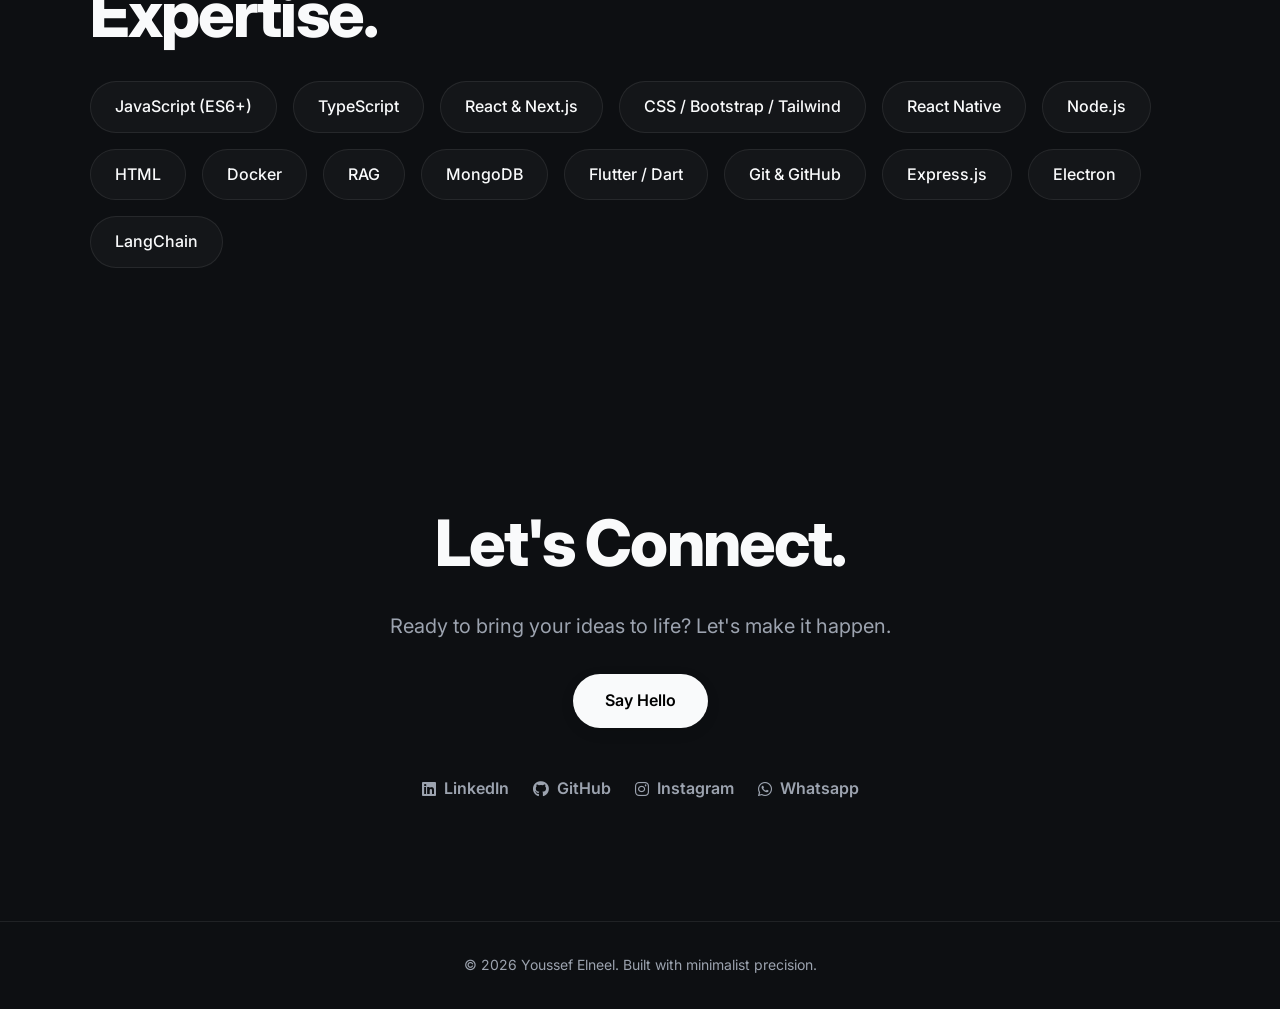
==== commit 826f5fae: "feat: add WhatsApp floating action button to portfolio pages" ====
--- a/index.html
+++ b/index.html
@@ -1,281 +1,375 @@
 <!doctype html>
 <html lang="en" data-theme="dark">
-
-<head>
-  <meta charset="UTF-8" />
-  <meta name="viewport" content="width=device-width, initial-scale=1.0" />
-  <title>Youssef_El-Neel</title>
-
-  <!-- Meta Descriptions for SEO -->
-  <meta name="description" content="High-end modern developer portfolio showcasing projects, skills, and experience." />
-
-  <!-- Google Fonts: Inter -->
-  <link rel="preconnect" href="https://fonts.googleapis.com" />
-  <link rel="preconnect" href="https://fonts.gstatic.com" crossorigin />
-  <link href="https://fonts.googleapis.com/css2?family=Inter:wght@300;400;600;800&display=swap" rel="stylesheet" />
-
-  <!-- Font Awesome Icons -->
-  <link rel="stylesheet" href="https://cdnjs.cloudflare.com/ajax/libs/font-awesome/6.4.0/css/all.min.css" />
-
-  <!-- Styles -->
-  <link rel="stylesheet" href="style.css" />
-  <link rel="website icon" href="https://img.icons8.com/ios-filled/50/1A1A1A/aperture.png" />
-</head>
-
-<body>
-  <!-- ===== HEADER & NAVIGATION ===== -->
-  <header class="header">
-    <div class="container nav-wrapper">
-      <a href="#hero" class="brand">Youssef El-Neel</a>
-      <nav class="nav">
-        <ul class="nav-list">
-          <li><a href="#about" class="nav-link">About</a></li>
-          <li><a href="#projects" class="nav-link">Projects</a></li>
-          <li><a href="#skills" class="nav-link">Skills</a></li>
-          <li><a href="#contact" class="nav-link">Contact</a></li>
-        </ul>
-        <button id="theme-toggle" class="theme-toggle" aria-label="Toggle Dark/Light Mode">
-          <svg class="sun-icon" xmlns="http://www.w3.org/2000/svg" width="20" height="20" viewBox="0 0 24 24"
-            fill="none" stroke="currentColor" stroke-width="2" stroke-linecap="round" stroke-linejoin="round">
-            <circle cx="12" cy="12" r="5"></circle>
-            <line x1="12" y1="1" x2="12" y2="3"></line>
-            <line x1="12" y1="21" x2="12" y2="23"></line>
-            <line x1="4.22" y1="4.22" x2="5.64" y2="5.64"></line>
-            <line x1="18.36" y1="18.36" x2="19.78" y2="19.78"></line>
-            <line x1="1" y1="12" x2="3" y2="12"></line>
-            <line x1="21" y1="12" x2="23" y2="12"></line>
-            <line x1="4.22" y1="19.78" x2="5.64" y2="18.36"></line>
-            <line x1="18.36" y1="5.64" x2="19.78" y2="4.22"></line>
-          </svg>
-          <svg class="moon-icon" xmlns="http://www.w3.org/2000/svg" width="20" height="20" viewBox="0 0 24 24"
-            fill="none" stroke="currentColor" stroke-width="2" stroke-linecap="round" stroke-linejoin="round">
-            <path d="M21 12.79A9 9 0 1 1 11.21 3 7 7 0 0 0 21 12.79z"></path>
-          </svg>
-        </button>
-      </nav>
-    </div>
-  </header>
-
-  <!-- ===== MAIN CONTENT ===== -->
-  <main>
-    <!-- ===== HERO SECTION ===== -->
-    <section id="hero" class="hero section">
-      <!-- Decorative gradient orb in background -->
-      <div class="bg-orb"></div>
-
-      <div class="container hero-content">
-        <h1 class="hero-title reveal">
-          <span class="block">Full-Stack</span>
-          <span class="block accent-text">Developer.</span>
-        </h1>
-        <p class="hero-subtitle reveal delay-1">
-          I build modern, high-performance and AI-powered web applications
-          with a focus on polished UI architectures and seamless user
-          experiences.
-        </p>
-        <div class="hero-cta reveal delay-2">
-          <a href="#projects" class="btn btn-primary">View My Work</a>
-          <a href="#contact" class="btn btn-secondary">Get in Touch</a>
-        </div>
+  <head>
+    <meta charset="UTF-8" />
+    <meta name="viewport" content="width=device-width, initial-scale=1.0" />
+    <title>Youssef_El-Neel</title>
+
+    <!-- Meta Descriptions for SEO -->
+    <meta
+      name="description"
+      content="High-end modern developer portfolio showcasing projects, skills, and experience."
+    />
+
+    <!-- Google Fonts: Inter -->
+    <link rel="preconnect" href="https://fonts.googleapis.com" />
+    <link rel="preconnect" href="https://fonts.gstatic.com" crossorigin />
+    <link
+      href="https://fonts.googleapis.com/css2?family=Inter:wght@300;400;600;800&display=swap"
+      rel="stylesheet"
+    />
+
+    <!-- Font Awesome Icons -->
+    <link
+      rel="stylesheet"
+      href="https://cdnjs.cloudflare.com/ajax/libs/font-awesome/6.4.0/css/all.min.css"
+    />
+
+    <!-- Styles -->
+    <link rel="stylesheet" href="style.css" />
+    <link
+      rel="website icon"
+      href="https://img.icons8.com/ios-filled/50/1A1A1A/aperture.png"
+    />
+  </head>
+
+  <body>
+    <!-- ===== HEADER & NAVIGATION ===== -->
+    <header class="header">
+      <div class="container nav-wrapper">
+        <a href="#hero" class="brand">Youssef El-Neel</a>
+        <nav class="nav">
+          <ul class="nav-list">
+            <li><a href="#about" class="nav-link">About</a></li>
+            <li><a href="#projects" class="nav-link">Projects</a></li>
+            <li><a href="#skills" class="nav-link">Skills</a></li>
+            <li><a href="#contact" class="nav-link">Contact</a></li>
+          </ul>
+          <button
+            id="theme-toggle"
+            class="theme-toggle"
+            aria-label="Toggle Dark/Light Mode"
+          >
+            <svg
+              class="sun-icon"
+              xmlns="http://www.w3.org/2000/svg"
+              width="20"
+              height="20"
+              viewBox="0 0 24 24"
+              fill="none"
+              stroke="currentColor"
+              stroke-width="2"
+              stroke-linecap="round"
+              stroke-linejoin="round"
+            >
+              <circle cx="12" cy="12" r="5"></circle>
+              <line x1="12" y1="1" x2="12" y2="3"></line>
+              <line x1="12" y1="21" x2="12" y2="23"></line>
+              <line x1="4.22" y1="4.22" x2="5.64" y2="5.64"></line>
+              <line x1="18.36" y1="18.36" x2="19.78" y2="19.78"></line>
+              <line x1="1" y1="12" x2="3" y2="12"></line>
+              <line x1="21" y1="12" x2="23" y2="12"></line>
+              <line x1="4.22" y1="19.78" x2="5.64" y2="18.36"></line>
+              <line x1="18.36" y1="5.64" x2="19.78" y2="4.22"></line>
+            </svg>
+            <svg
+              class="moon-icon"
+              xmlns="http://www.w3.org/2000/svg"
+              width="20"
+              height="20"
+              viewBox="0 0 24 24"
+              fill="none"
+              stroke="currentColor"
+              stroke-width="2"
+              stroke-linecap="round"
+              stroke-linejoin="round"
+            >
+              <path d="M21 12.79A9 9 0 1 1 11.21 3 7 7 0 0 0 21 12.79z"></path>
+            </svg>
+          </button>
+        </nav>
       </div>
-    </section>
-
-    <!-- ===== ABOUT SECTION ===== -->
-    <section id="about" class="about section">
-      <div class="container asymmetric-grid">
-        <div class="about-text reveal">
-          <h2 class="section-title">About Me.</h2>
-          <p>
-            Hi, I'm Youssef ALaa El-Neel . I’m a Full-Stack Developer
-            experienced in building responsive, cross-platform web and mobile
-            applications. Whether you need a robust system from scratch, a
-            pixel-perfect interface, or smart AI features to elevate your
-            product, I can help bring your vision to life.
+    </header>
+
+    <!-- ===== MAIN CONTENT ===== -->
+    <main>
+      <!-- ===== HERO SECTION ===== -->
+      <section id="hero" class="hero section">
+        <!-- Decorative gradient orb in background -->
+        <div class="bg-orb"></div>
+
+        <div class="container hero-content">
+          <h1 class="hero-title reveal">
+            <span class="block">Full-Stack</span>
+            <span class="block accent-text">Developer.</span>
+          </h1>
+          <p class="hero-subtitle reveal delay-1">
+            I build modern, high-performance and AI-powered web applications
+            with a focus on polished UI architectures and seamless user
+            experiences.
           </p>
-          <p>
-            I specialize in integrating modern AI capabilities to give
-            applications a competitive edge, powered by technologies like the
-            MERN stack, Next.js, Flutter, and React Native. I pride myself on
-            keen attention to detail, strict adherence to deadlines, and clear
-            communication from start to finish.
+          <div class="hero-cta reveal delay-2">
+            <a href="#projects" class="btn btn-primary">View My Work</a>
+            <a href="#contact" class="btn btn-secondary">Get in Touch</a>
+          </div>
+        </div>
+      </section>
+
+      <!-- ===== ABOUT SECTION ===== -->
+      <section id="about" class="about section">
+        <div class="container asymmetric-grid">
+          <div class="about-text reveal">
+            <h2 class="section-title">About Me.</h2>
+            <p>
+              Hi, I'm Youssef ALaa El-Neel . I’m a Full-Stack Developer
+              experienced in building responsive, cross-platform web and mobile
+              applications. Whether you need a robust system from scratch, a
+              pixel-perfect interface, or smart AI features to elevate your
+              product, I can help bring your vision to life.
+            </p>
+            <p>
+              I specialize in integrating modern AI capabilities to give
+              applications a competitive edge, powered by technologies like the
+              MERN stack, Next.js, Flutter, and React Native. I pride myself on
+              keen attention to detail, strict adherence to deadlines, and clear
+              communication from start to finish.
+            </p>
+          </div>
+          <div class="about-visual reveal delay-1">
+            <!-- Glassmorphic visual element representing the user -->
+            <div class="glass-card portrait-placeholder">
+              <!-- مسار صورتك هنا -->
+              <img
+                src="https://res.cloudinary.com/dvarfmirm/image/upload/f_auto,q_auto/v1787238334/myImage2_ogluvk.jpg"
+                alt="Youssef El-Neel"
+                class="profile-img"
+              />
+            </div>
+          </div>
+        </div>
+      </section>
+
+      <!-- ===== PROJECTS SECTION ===== -->
+      <section id="projects" class="projects section">
+        <div class="container">
+          <h2 class="section-title text-center reveal">Selected Works.</h2>
+          <div class="projects-grid">
+            <!-- Project 1 -->
+            <article class="project-card reveal">
+              <div class="card-image">
+                <img
+                  src="https://res.cloudinary.com/dvarfmirm/image/upload/f_auto,q_auto/v1780854435/image-D_eai24a.jpg"
+                  alt="ChefAI"
+                  class="project-image"
+                />
+              </div>
+              <div class="card-content">
+                <h3 class="project-title">ChefAI</h3>
+                <p class="project-desc">
+                  A full-stack application powered by custom RAG and Vision AI
+                  for smart recipe generation and chat management.
+                </p>
+                <a href="project.html?id=project1" class="project-link"
+                  >View Project &rarr;</a
+                >
+              </div>
+            </article>
+
+            <!-- Project 2 -->
+            <article class="project-card reveal delay-1">
+              <div class="card-image">
+                <img
+                  src="https://res.cloudinary.com/dvarfmirm/image/upload/f_auto,q_auto/v1787150948/Overview3_ghzodb.jpg"
+                  alt="AI COMMUNITY PLATFORM"
+                  class="project-image"
+                />
+              </div>
+              <div class="card-content">
+                <h3 class="project-title">Rabta</h3>
+                <p class="project-desc">
+                  A full-stack social platform powered by advanced RAG,
+                  featuring semantic search, AI assistants, and smart
+                  summarization.
+                </p>
+                <a href="project.html?id=project2" class="project-link"
+                  >View Project &rarr;</a
+                >
+              </div>
+            </article>
+
+            <!-- Project 3 -->
+            <article class="project-card reveal">
+              <div class="card-image">
+                <img
+                  src="https://res.cloudinary.com/dvarfmirm/image/upload/f_auto,q_auto/v1777557087/Qodify_v1qyqr.png"
+                  alt="INTERACTIVE WEB APP"
+                  class="project-image"
+                />
+              </div>
+              <div class="card-content">
+                <h3 class="project-title">Qodify Quiz App</h3>
+                <p class="project-desc">
+                  A dynamic and responsive web application for creating quizzes,
+                  featuring instant results and a user-friendly experience.
+                </p>
+                <a
+                  href="https://youssef-alaa-elneel.github.io/Qodify_website/"
+                  target="_blank"
+                  class="project-link"
+                  >View Project &rarr;</a
+                >
+              </div>
+            </article>
+            <!-- Project 4 -->
+            <article class="project-card reveal">
+              <div class="card-image">
+                <img
+                  src="https://res.cloudinary.com/dvarfmirm/image/upload/f_auto,q_auto/v1787149592/11_vdprzs.png"
+                  alt="DESKTOP POS SYSTEM"
+                  class="project-image"
+                />
+              </div>
+              <div class="card-content">
+                <h3 class="project-title">CartyX</h3>
+                <p class="project-desc">
+                  A comprehensive desktop point-of-sale system built with
+                  Electron, React and Node.js for Smooth cashier and inventory
+                  management.
+                </p>
+                <a href="project.html?id=project4" class="project-link"
+                  >View Project &rarr;</a
+                >
+              </div>
+            </article>
+
+            <!-- Project 5 -->
+            <article class="project-card reveal delay-1">
+              <div class="card-image">
+                <img
+                  src="https://res.cloudinary.com/dvarfmirm/image/upload/f_auto,q_auto/v1787148992/Turpo_Cover_xpfu31.jpg"
+                  alt="CAR SHOWROOM WEBSITE"
+                  class="project-image"
+                />
+              </div>
+              <div class="card-content">
+                <h3 class="project-title">Turbo Cars</h3>
+                <p class="project-desc">
+                  A modern and responsive car showroom website featuring a clean
+                  user interface and smooth navigation experience.
+                </p>
+                <a
+                  href="https://youssef-alaa-elneel.github.io/Turpo-Cars/"
+                  target="_blank"
+                  class="project-link"
+                  >View Project &rarr;</a
+                >
+              </div>
+            </article>
+
+            <!-- Project 6 -->
+            <article class="project-card reveal">
+              <div class="card-image">
+                <img
+                  src="https://res.cloudinary.com/dvarfmirm/image/upload/f_auto,q_auto/v1787149093/971shots_so_gytk8o.jpg"
+                  alt="MOBILE APPLICATION"
+                  class="project-image"
+                />
+              </div>
+              <div class="card-content">
+                <h3 class="project-title">Cookly</h3>
+                <p class="project-desc">
+                  A cross-platform recipe mobile application built with Flutter,
+                  delivering a clean UI and seamless user navigation.
+                </p>
+                <a href="project.html?id=project6" class="project-link"
+                  >View Project &rarr;</a
+                >
+              </div>
+            </article>
+          </div>
+        </div>
+      </section>
+
+      <!-- ===== SKILLS SECTION ===== -->
+      <section id="skills" class="skills section">
+        <div class="container">
+          <h2 class="section-title reveal">Expertise.</h2>
+          <div class="skills-wrapper reveal delay-1">
+            <div class="skill-pill">JavaScript (ES6+)</div>
+            <div class="skill-pill">TypeScript</div>
+            <div class="skill-pill">React & Next.js</div>
+            <div class="skill-pill">CSS / Bootstrap / Tailwind</div>
+            <div class="skill-pill">React Native</div>
+            <div class="skill-pill">Node.js</div>
+            <div class="skill-pill">HTML</div>
+            <div class="skill-pill">Docker</div>
+            <div class="skill-pill">RAG</div>
+            <div class="skill-pill">MongoDB</div>
+            <div class="skill-pill">Flutter / Dart</div>
+            <div class="skill-pill">Git & GitHub</div>
+            <div class="skill-pill">Express.js</div>
+            <div class="skill-pill">Electron</div>
+            <div class="skill-pill">LangChain</div>
+          </div>
+        </div>
+      </section>
+
+      <!-- ===== CONTACT SECTION ===== -->
+      <section id="contact" class="contact section">
+        <div class="container text-center">
+          <h2 class="section-title reveal">Let's Connect.</h2>
+          <p class="contact-subtitle reveal delay-1">
+            <!-- Looking to start a project or just want to say hi? -->
+            Ready to bring your ideas to life? Let's make it happen.
           </p>
-        </div>
-        <div class="about-visual reveal delay-1">
-          <!-- Glassmorphic visual element representing the user -->
-          <div class="glass-card portrait-placeholder">
-            <!-- مسار صورتك هنا -->
-            <img src="https://res.cloudinary.com/dvarfmirm/image/upload/f_auto,q_auto/v1787238334/myImage2_ogluvk.jpg"
-              alt="Youssef El-Neel" class="profile-img" />
-          </div>
-        </div>
+          <a
+            href="mailto:youssefalaaelneel@gmail.com"
+            class="btn btn-primary reveal delay-2"
+            >Say Hello</a
+          >
+
+          <div class="social-links reveal delay-2">
+            <a
+              href="https://www.linkedin.com/in/youssef-alaa-elneel/"
+              target="_blank"
+              rel="noopener noreferrer"
+              class="social-link"
+              ><i class="fa-brands fa-linkedin"></i> LinkedIn</a
+            >
+            <a
+              href="https://github.com/Youssef-Alaa-Elneel"
+              target="_blank"
+              rel="noopener noreferrer"
+              class="social-link"
+              ><i class="fa-brands fa-github"></i> GitHub</a
+            >
+            <a
+              href="https://www.instagram.com/youssef_alaa_elneel/"
+              target="_blank"
+              rel="noopener noreferrer"
+              class="social-link"
+              ><i class="fa-brands fa-instagram"></i> Instagram</a
+            >
+            <a
+              href="https://wa.me/201552688221"
+              target="_blank"
+              rel="noopener noreferrer"
+              class="social-link"
+              ><i class="fa-brands fa-whatsapp"></i> Whatsapp</a
+            >
+          </div>
+        </div>
+      </section>
+    </main>
+
+    <!-- ===== FOOTER ===== -->
+    <footer class="footer">
+      <div class="container text-center">
+        <p>&copy; 2026 Youssef Elneel. Built with minimalist precision.</p>
       </div>
-    </section>
-
-    <!-- ===== PROJECTS SECTION ===== -->
-    <section id="projects" class="projects section">
-      <div class="container">
-        <h2 class="section-title text-center reveal">Selected Works.</h2>
-        <div class="projects-grid">
-          <!-- Project 1 -->
-          <article class="project-card reveal">
-            <div class="card-image">
-              <img src="https://res.cloudinary.com/dvarfmirm/image/upload/f_auto,q_auto/v1780854435/image-D_eai24a.jpg"
-                alt="ChefAI" class="project-image" />
-            </div>
-            <div class="card-content">
-              <h3 class="project-title">ChefAI</h3>
-              <p class="project-desc">
-                A full-stack application powered by custom RAG and Vision AI
-                for smart recipe generation and chat management.
-              </p>
-              <a href="project.html?id=project1" class="project-link">View Project &rarr;</a>
-            </div>
-          </article>
-
-          <!-- Project 2 -->
-          <article class="project-card reveal delay-1">
-            <div class="card-image">
-              <img
-                src="https://res.cloudinary.com/dvarfmirm/image/upload/f_auto,q_auto/v1787150948/Overview3_ghzodb.jpg"
-                alt="AI COMMUNITY PLATFORM" class="project-image" />
-            </div>
-            <div class="card-content">
-              <h3 class="project-title">Rabta</h3>
-              <p class="project-desc">
-                A full-stack social platform powered by advanced RAG,
-                featuring semantic search, AI assistants, and smart
-                summarization.
-              </p>
-              <a href="project.html?id=project2" class="project-link">View Project &rarr;</a>
-            </div>
-          </article>
-
-          <!-- Project 3 -->
-          <article class="project-card reveal">
-            <div class="card-image">
-              <img src="https://res.cloudinary.com/dvarfmirm/image/upload/f_auto,q_auto/v1777557087/Qodify_v1qyqr.png"
-                alt="INTERACTIVE WEB APP" class="project-image" />
-            </div>
-            <div class="card-content">
-              <h3 class="project-title">Qodify Quiz App</h3>
-              <p class="project-desc">
-                A dynamic and responsive web application for creating quizzes,
-                featuring instant results and a user-friendly experience.
-              </p>
-              <a href="https://youssef-alaa-elneel.github.io/Qodify_website/" target="_blank" class="project-link">View
-                Project &rarr;</a>
-            </div>
-          </article>
-          <!-- Project 4 -->
-          <article class="project-card reveal">
-            <div class="card-image">
-              <img src="https://res.cloudinary.com/dvarfmirm/image/upload/f_auto,q_auto/v1787149592/11_vdprzs.png"
-                alt="DESKTOP POS SYSTEM" class="project-image" />
-            </div>
-            <div class="card-content">
-              <h3 class="project-title">CartyX</h3>
-              <p class="project-desc">
-                A comprehensive desktop point-of-sale system built with
-                Electron, React and Node.js for Smooth cashier and inventory
-                management.
-              </p>
-              <a href="project.html?id=project4" class="project-link">View Project &rarr;</a>
-            </div>
-          </article>
-
-          <!-- Project 5 -->
-          <article class="project-card reveal delay-1">
-            <div class="card-image">
-              <img
-                src="https://res.cloudinary.com/dvarfmirm/image/upload/f_auto,q_auto/v1787148992/Turpo_Cover_xpfu31.jpg"
-                alt="CAR SHOWROOM WEBSITE" class="project-image" />
-            </div>
-            <div class="card-content">
-              <h3 class="project-title">Turbo Cars</h3>
-              <p class="project-desc">
-                A modern and responsive car showroom website featuring a clean
-                user interface and smooth navigation experience.
-              </p>
-              <a href="https://youssef-alaa-elneel.github.io/Turpo-Cars/" target="_blank" class="project-link">View
-                Project &rarr;</a>
-            </div>
-          </article>
-
-          <!-- Project 6 -->
-          <article class="project-card reveal">
-            <div class="card-image">
-              <img
-                src="https://res.cloudinary.com/dvarfmirm/image/upload/f_auto,q_auto/v1787149093/971shots_so_gytk8o.jpg"
-                alt="MOBILE APPLICATION" class="project-image" />
-            </div>
-            <div class="card-content">
-              <h3 class="project-title">Cookly</h3>
-              <p class="project-desc">
-                A cross-platform recipe mobile application built with Flutter,
-                delivering a clean UI and seamless user navigation.
-              </p>
-              <a href="project.html?id=project6" class="project-link">View Project &rarr;</a>
-            </div>
-          </article>
-        </div>
-      </div>
-    </section>
-
-    <!-- ===== SKILLS SECTION ===== -->
-    <section id="skills" class="skills section">
-      <div class="container">
-        <h2 class="section-title reveal">Expertise.</h2>
-        <div class="skills-wrapper reveal delay-1">
-          <div class="skill-pill">JavaScript (ES6+)</div>
-          <div class="skill-pill">TypeScript</div>
-          <div class="skill-pill">React & Next.js</div>
-          <div class="skill-pill">CSS / Bootstrap / Tailwind</div>
-          <div class="skill-pill">React Native</div>
-          <div class="skill-pill">Node.js</div>
-          <div class="skill-pill">HTML</div>
-          <div class="skill-pill">Docker</div>
-          <div class="skill-pill">RAG</div>
-          <div class="skill-pill">MongoDB</div>
-          <div class="skill-pill">Flutter / Dart</div>
-          <div class="skill-pill">Git & GitHub</div>
-          <div class="skill-pill">Express.js</div>
-          <div class="skill-pill">Electron</div>
-          <div class="skill-pill">LangChain</div>
-        </div>
-      </div>
-    </section>
-
-    <!-- ===== CONTACT SECTION ===== -->
-    <section id="contact" class="contact section">
-      <div class="container text-center">
-        <h2 class="section-title reveal">Let's Connect.</h2>
-        <p class="contact-subtitle reveal delay-1">
-          <!-- Looking to start a project or just want to say hi? -->
-          Ready to bring your ideas to life? Let's make it happen.
-        </p>
-        <a href="mailto:youssefalaaelneel@gmail.com" class="btn btn-primary reveal delay-2">Say Hello</a>
-
-        <div class="social-links reveal delay-2">
-          <a href="https://www.linkedin.com/in/youssef-alaa-elneel/" target="_blank" rel="noopener noreferrer"
-            class="social-link"><i class="fa-brands fa-linkedin"></i> LinkedIn</a>
-          <a href="https://github.com/Youssef-Alaa-Elneel" target="_blank" rel="noopener noreferrer"
-            class="social-link"><i class="fa-brands fa-github"></i> GitHub</a>
-          <a href="https://www.instagram.com/youssef_alaa_elneel/" target="_blank" rel="noopener noreferrer"
-            class="social-link"><i class="fa-brands fa-instagram"></i> Instagram</a>
-        </div>
-      </div>
-    </section>
-  </main>
-
-  <!-- ===== FOOTER ===== -->
-  <footer class="footer">
-    <div class="container text-center">
-      <p>&copy; 2026 Youssef Elneel. Built with minimalist precision.</p>
-    </div>
-  </footer>
-
-  <!-- Scripts -->
-  <script src="script.js"></script>
-</body>
-
-</html>+    </footer>
+
+    <!-- Scripts -->
+    <script src="script.js"></script>
+  </body>
+</html>
--- a/style.css
+++ b/style.css
@@ -617,6 +617,11 @@
         flex-direction: column;
     }
 
+    .social-links {
+        flex-wrap: wrap;
+        gap: 1rem;
+    }
+
     /* Project Details Mobile Adjustments */
     .project-details {
         padding-top: 120px;
@@ -636,4 +641,45 @@
         padding: 6px;
         border-radius: 8px;
     }
+}
+
+/* ==========================================================================
+   WHATSAPP FAB
+   ========================================================================== */
+.whatsapp-fab {
+    position: fixed;
+    bottom: 30px;
+    right: 30px;
+    background-color: #25D366;
+    color: #ffffff !important;
+    padding: 0.8rem 1.5rem;
+    border-radius: 999px;
+    display: flex;
+    flex-direction: row-reverse;
+    align-items: center;
+    gap: 0.75rem;
+    font-weight: 600;
+    font-size: 1.05rem;
+    box-shadow: 0 10px 25px rgba(37, 211, 102, 0.4);
+    z-index: 1000;
+    transition: transform var(--transition-fast), box-shadow var(--transition-fast), background-color var(--transition-fast);
+}
+
+.whatsapp-fab i {
+    font-size: 1.3rem;
+}
+
+.whatsapp-fab:hover {
+    transform: translateY(-5px) scale(1.03);
+    box-shadow: 0 15px 35px rgba(37, 211, 102, 0.6);
+    background-color: #20BA56;
+}
+
+@media (max-width: 768px) {
+    .whatsapp-fab {
+        bottom: 20px;
+        right: 20px;
+        padding: 0.75rem 1.25rem;
+        font-size: 0.95rem;
+    }
 }
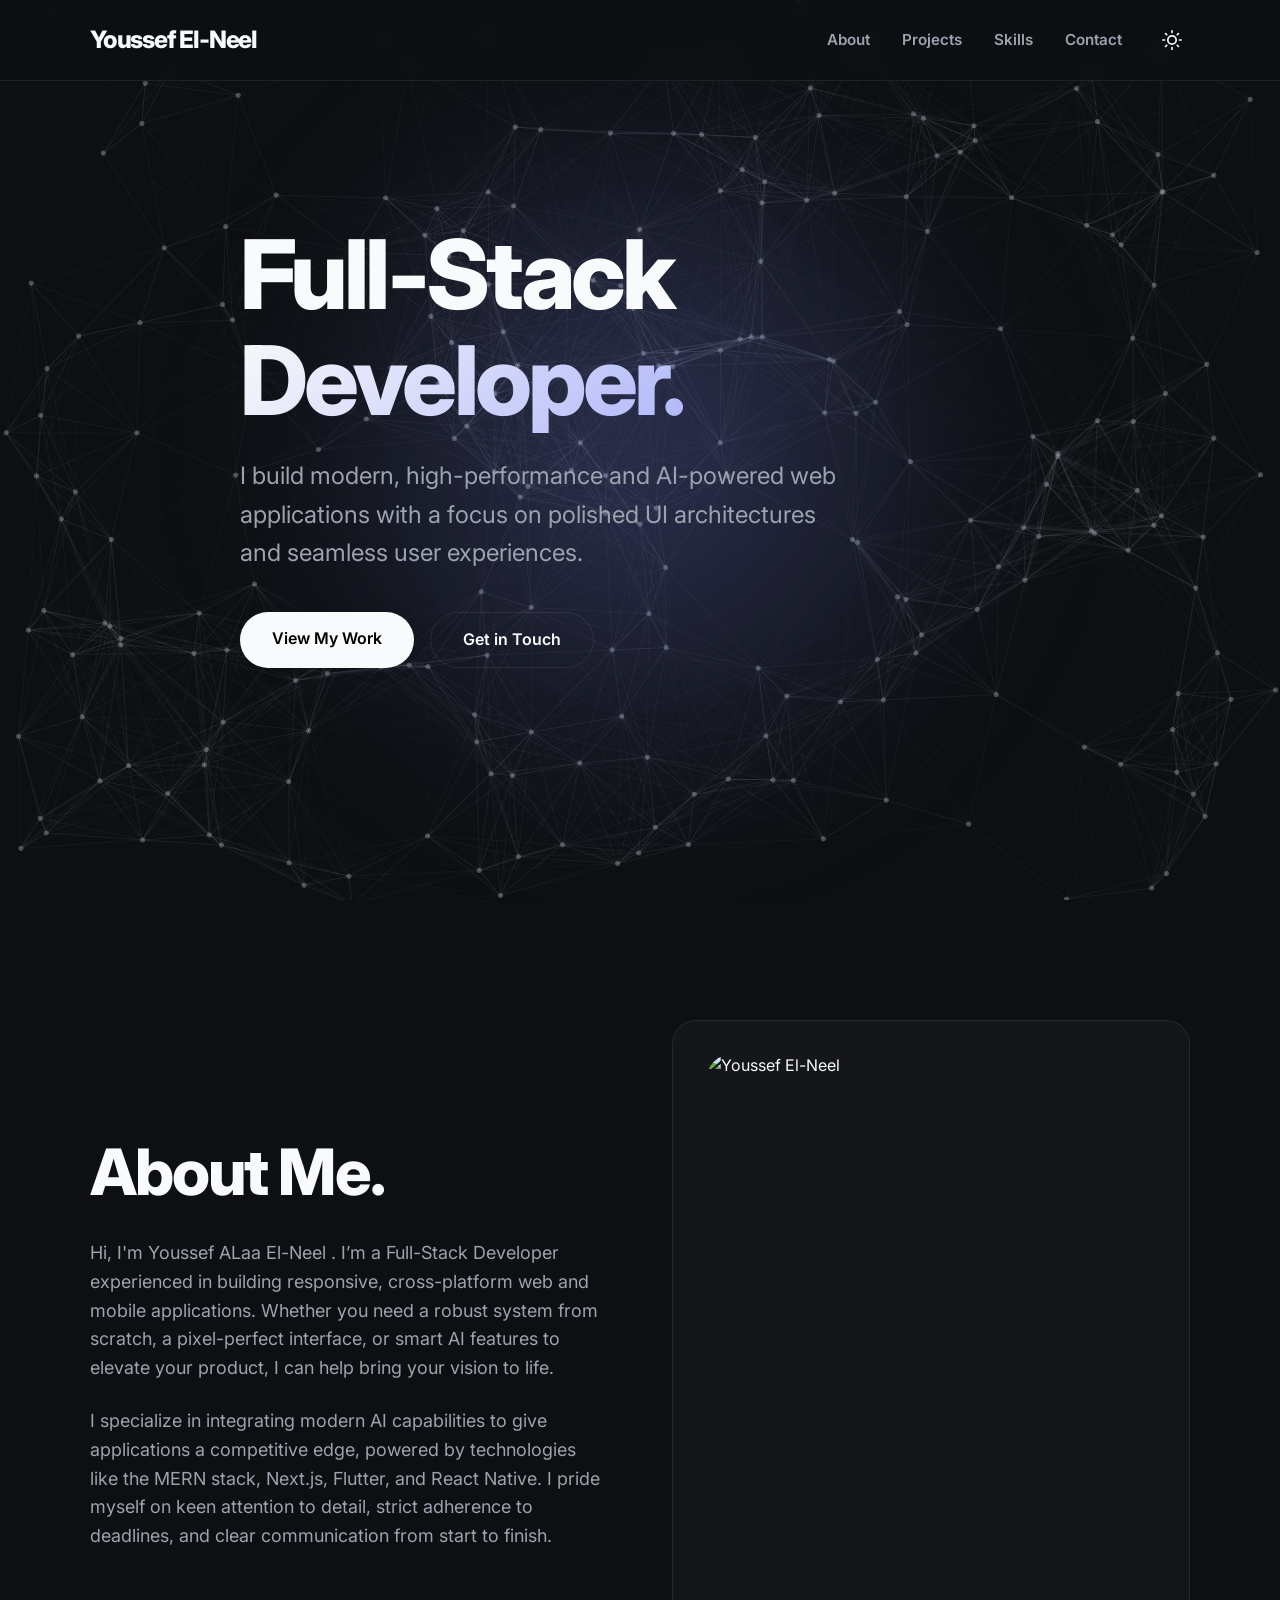
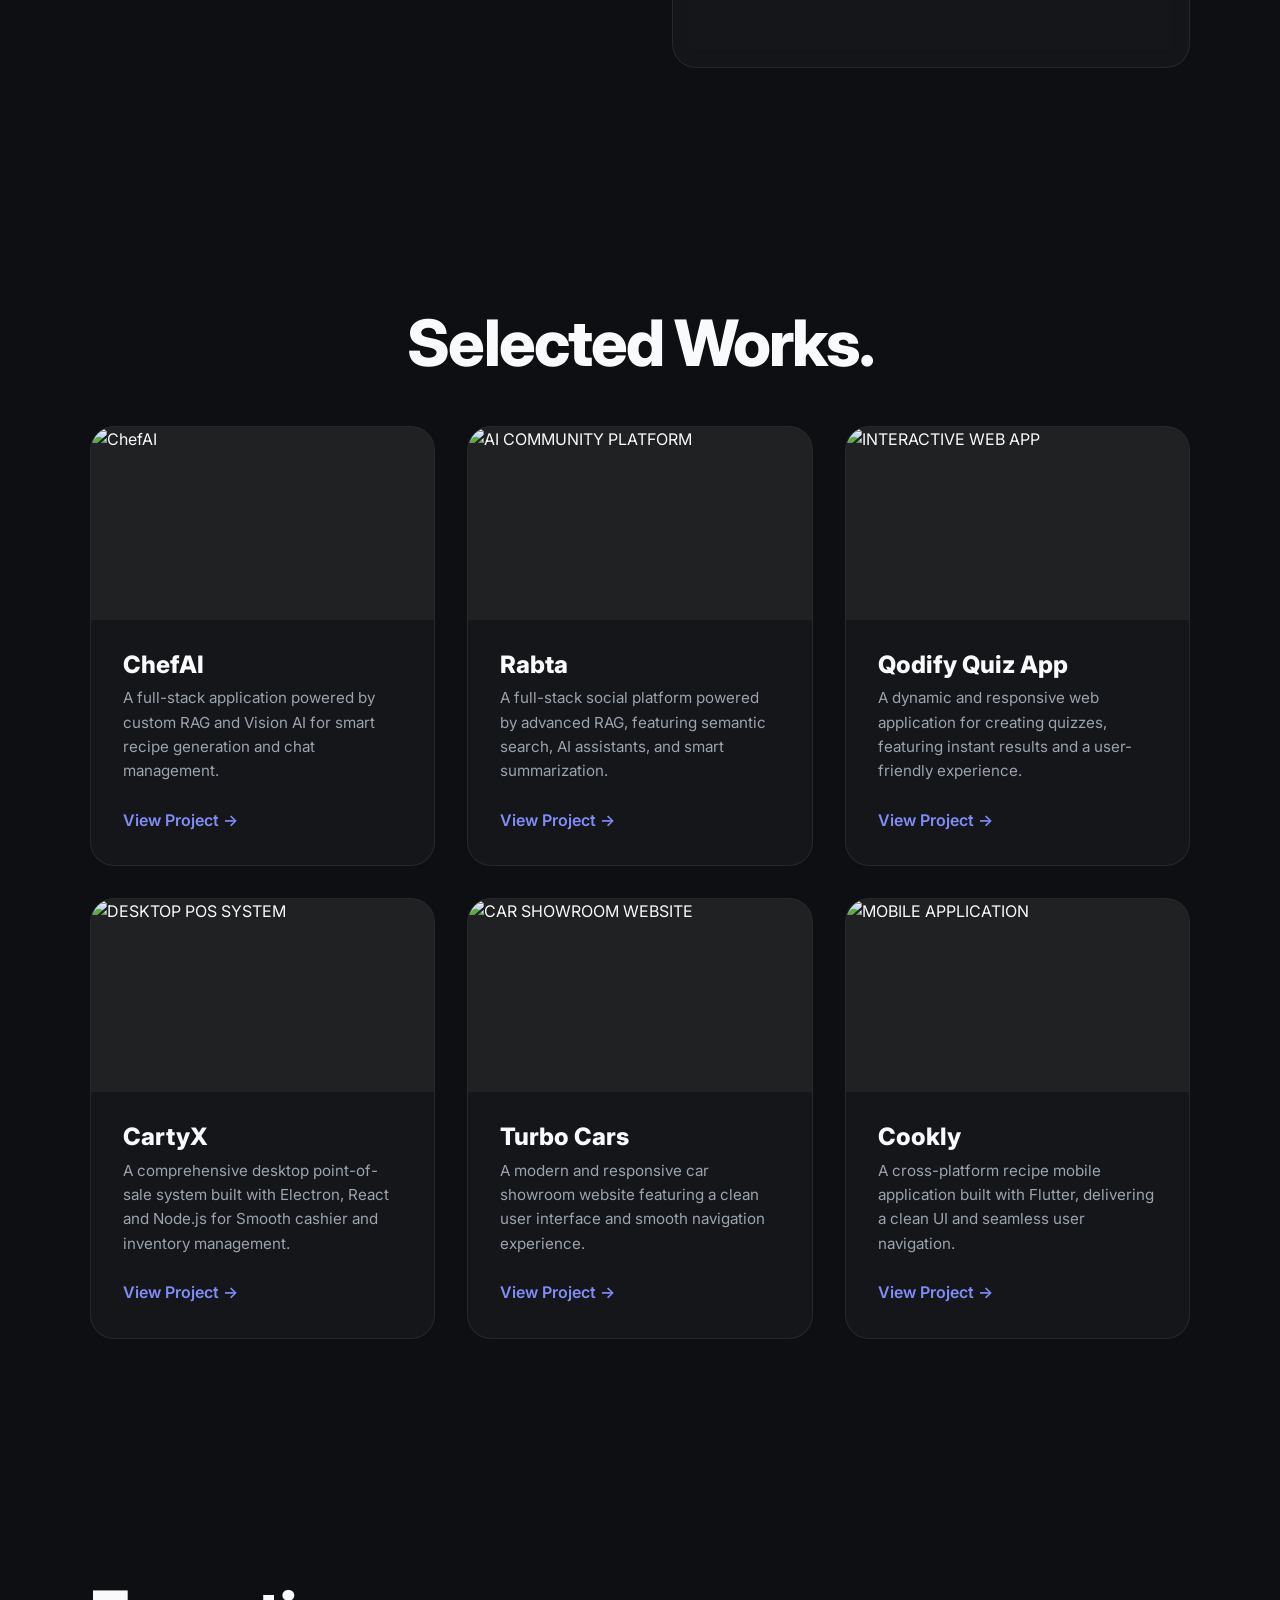
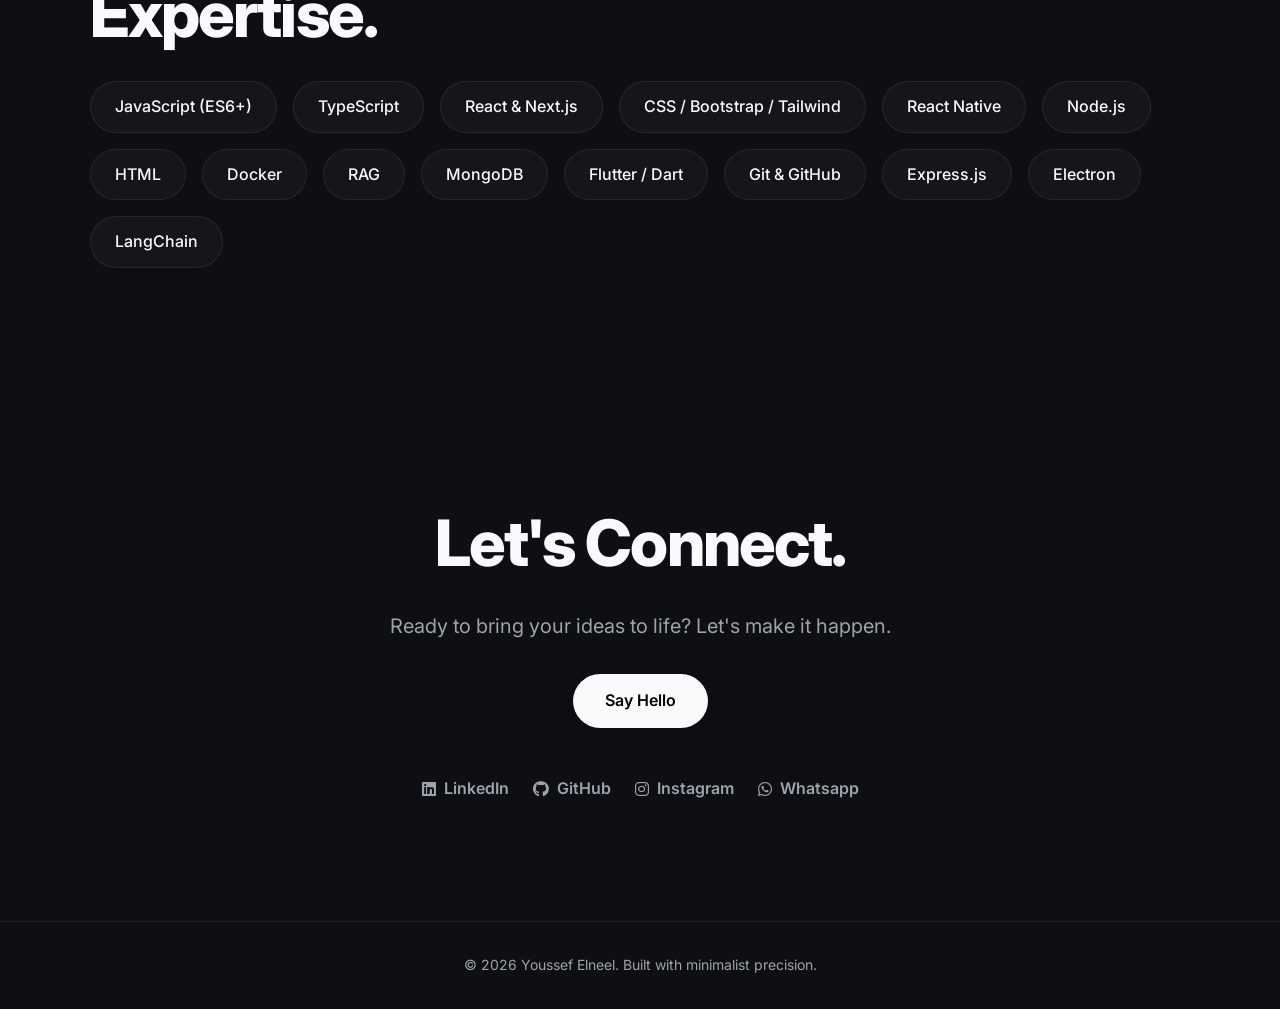
==== commit d3755d83: "feat: implement interactive WebGL particle background with dynamic theme support" ====
--- a/index.html
+++ b/index.html
@@ -34,6 +34,9 @@
   </head>
 
   <body>
+    <!-- Canvas for Particle Background -->
+    <canvas id="bg-canvas"></canvas>
+
     <!-- ===== HEADER & NAVIGATION ===== -->
     <header class="header">
       <div class="container nav-wrapper">
@@ -369,7 +372,9 @@
       </div>
     </footer>
 
-    <!-- Scripts -->
-    <script src="script.js"></script>
+    <!-- Particle Background Script -->
+    <script src="particles.js"></script>
+    <!-- Main Script -->
+    <script src="script.js?v=1.1"></script>
   </body>
 </html>
--- a/style.css
+++ b/style.css
@@ -61,6 +61,20 @@
     color: var(--text-primary);
     line-height: 1.1;
     font-weight: 800;
+}
+
+/* ==========================================================================
+   CANVAS BACKGROUND
+   ========================================================================== */
+#bg-canvas {
+    position: fixed;
+    top: 0;
+    left: 0;
+    width: 100vw;
+    height: 100vh;
+    z-index: -1;
+    pointer-events: none;
+    display: block;
 }
 
 a {
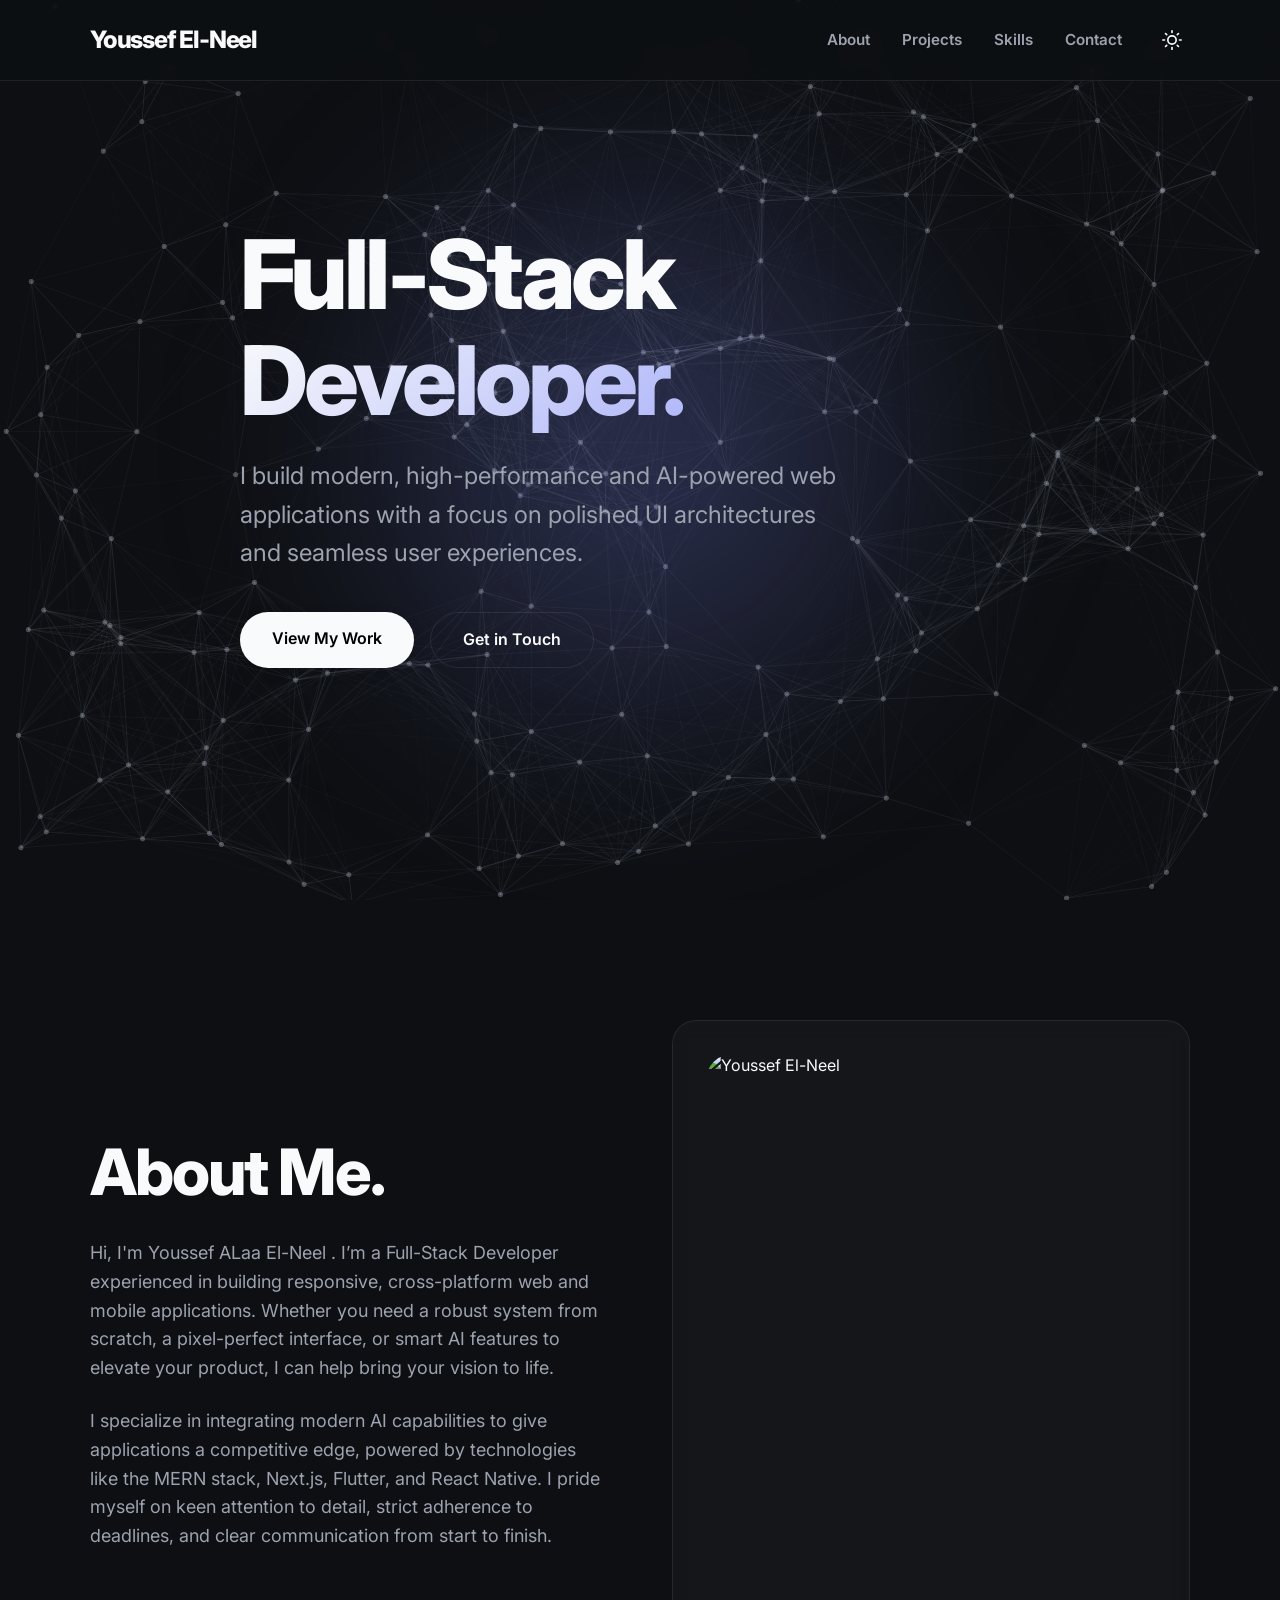
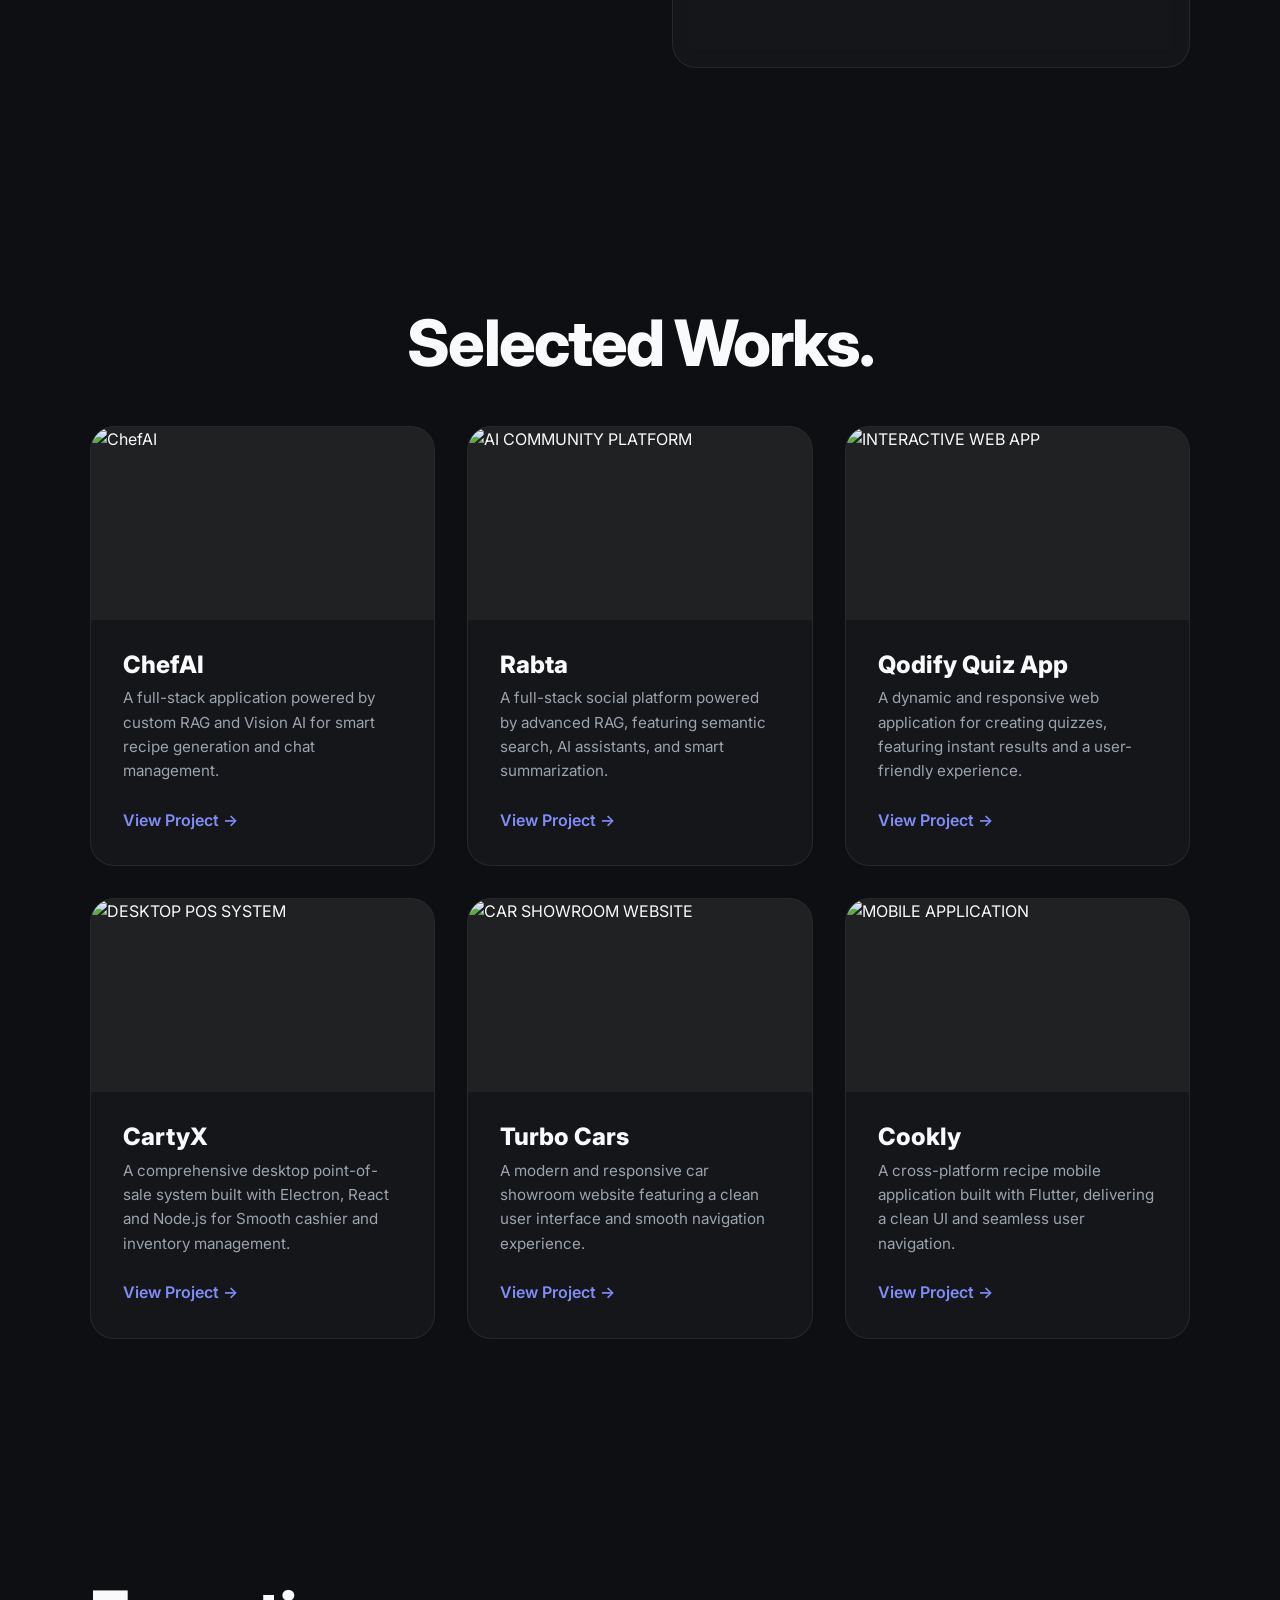
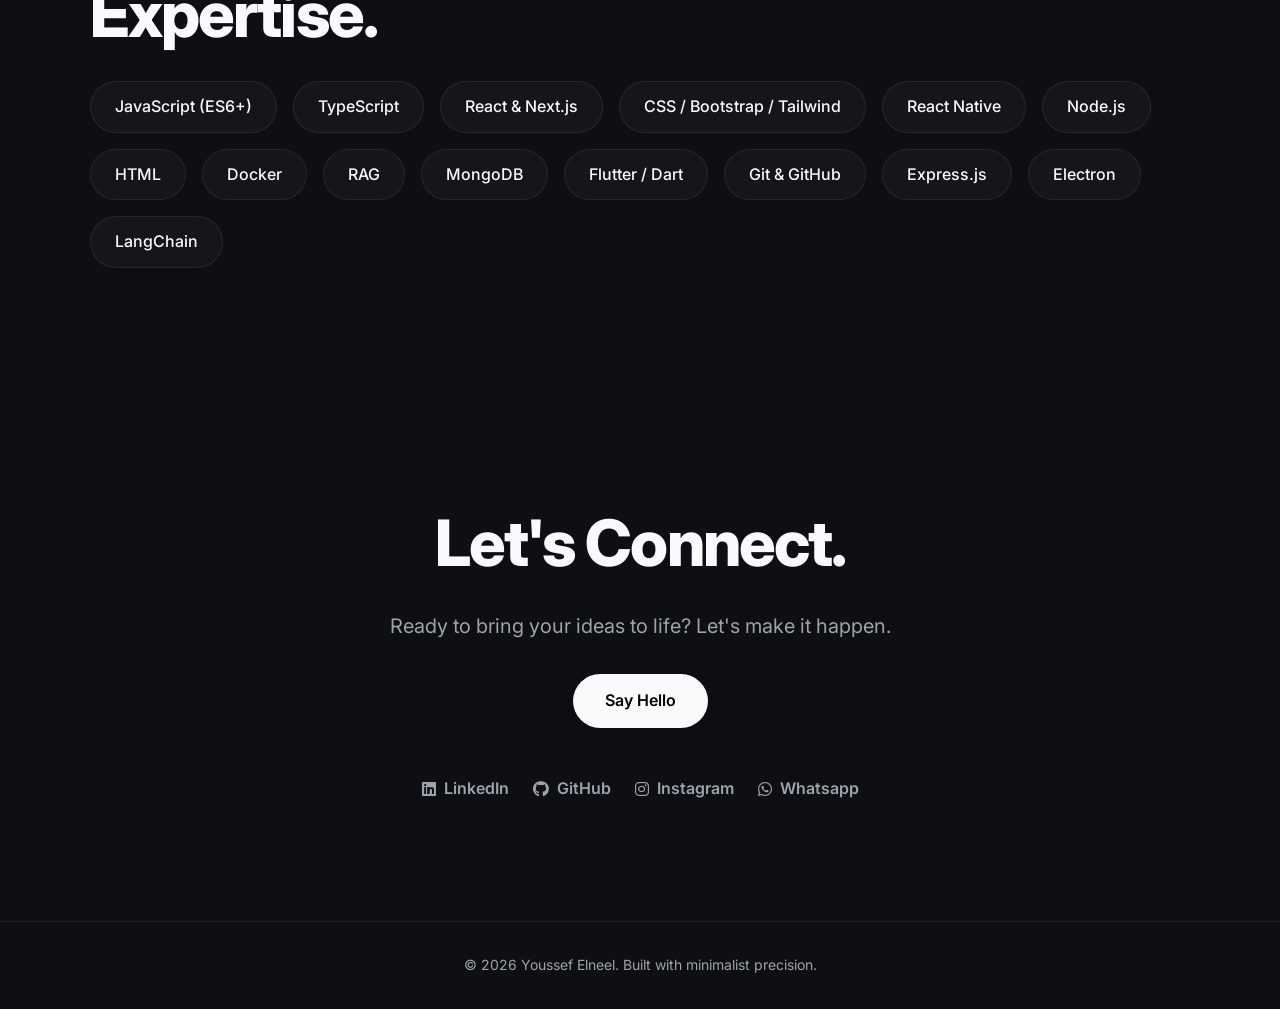
==== commit a7b12a00: "fix background issue" ====
--- a/index.html
+++ b/index.html
@@ -26,7 +26,7 @@
     />
 
     <!-- Styles -->
-    <link rel="stylesheet" href="style.css" />
+    <link rel="stylesheet" href="style.css?v=1.2" />
     <link
       rel="website icon"
       href="https://img.icons8.com/ios-filled/50/1A1A1A/aperture.png"
